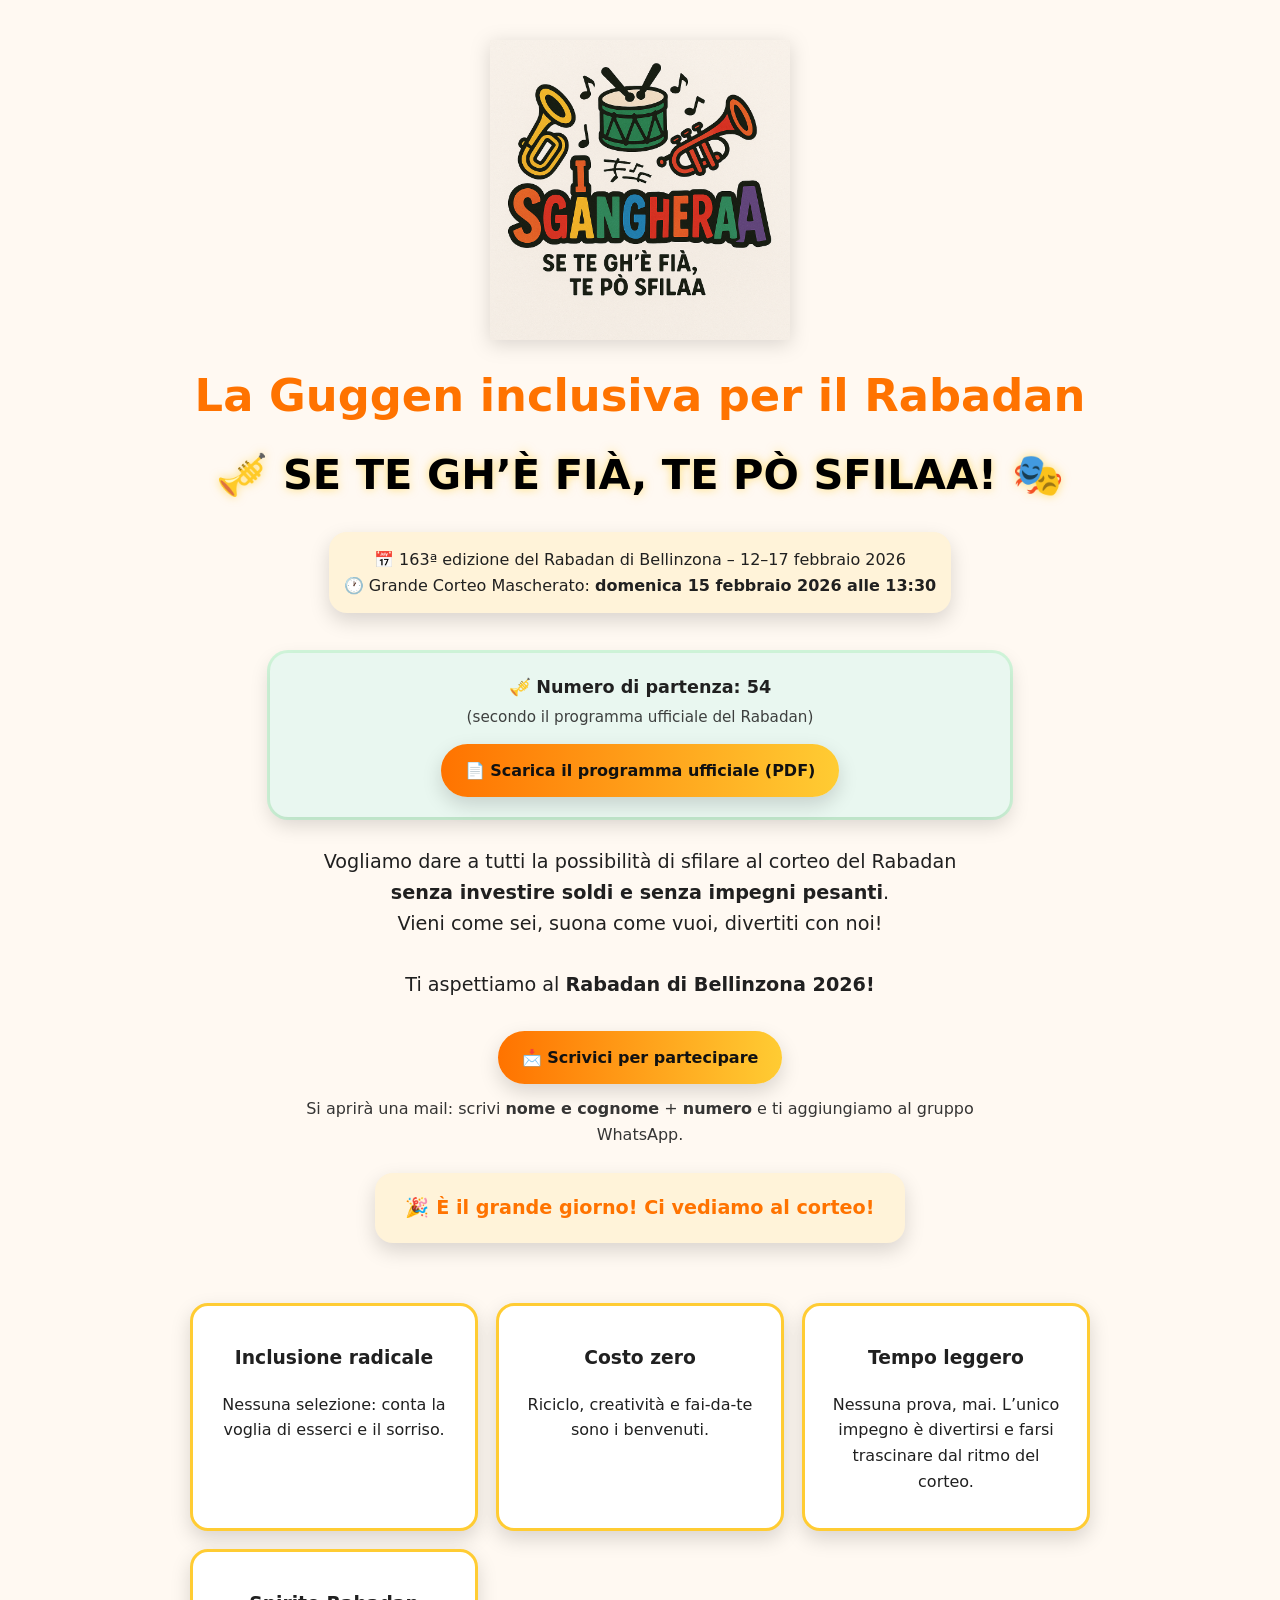
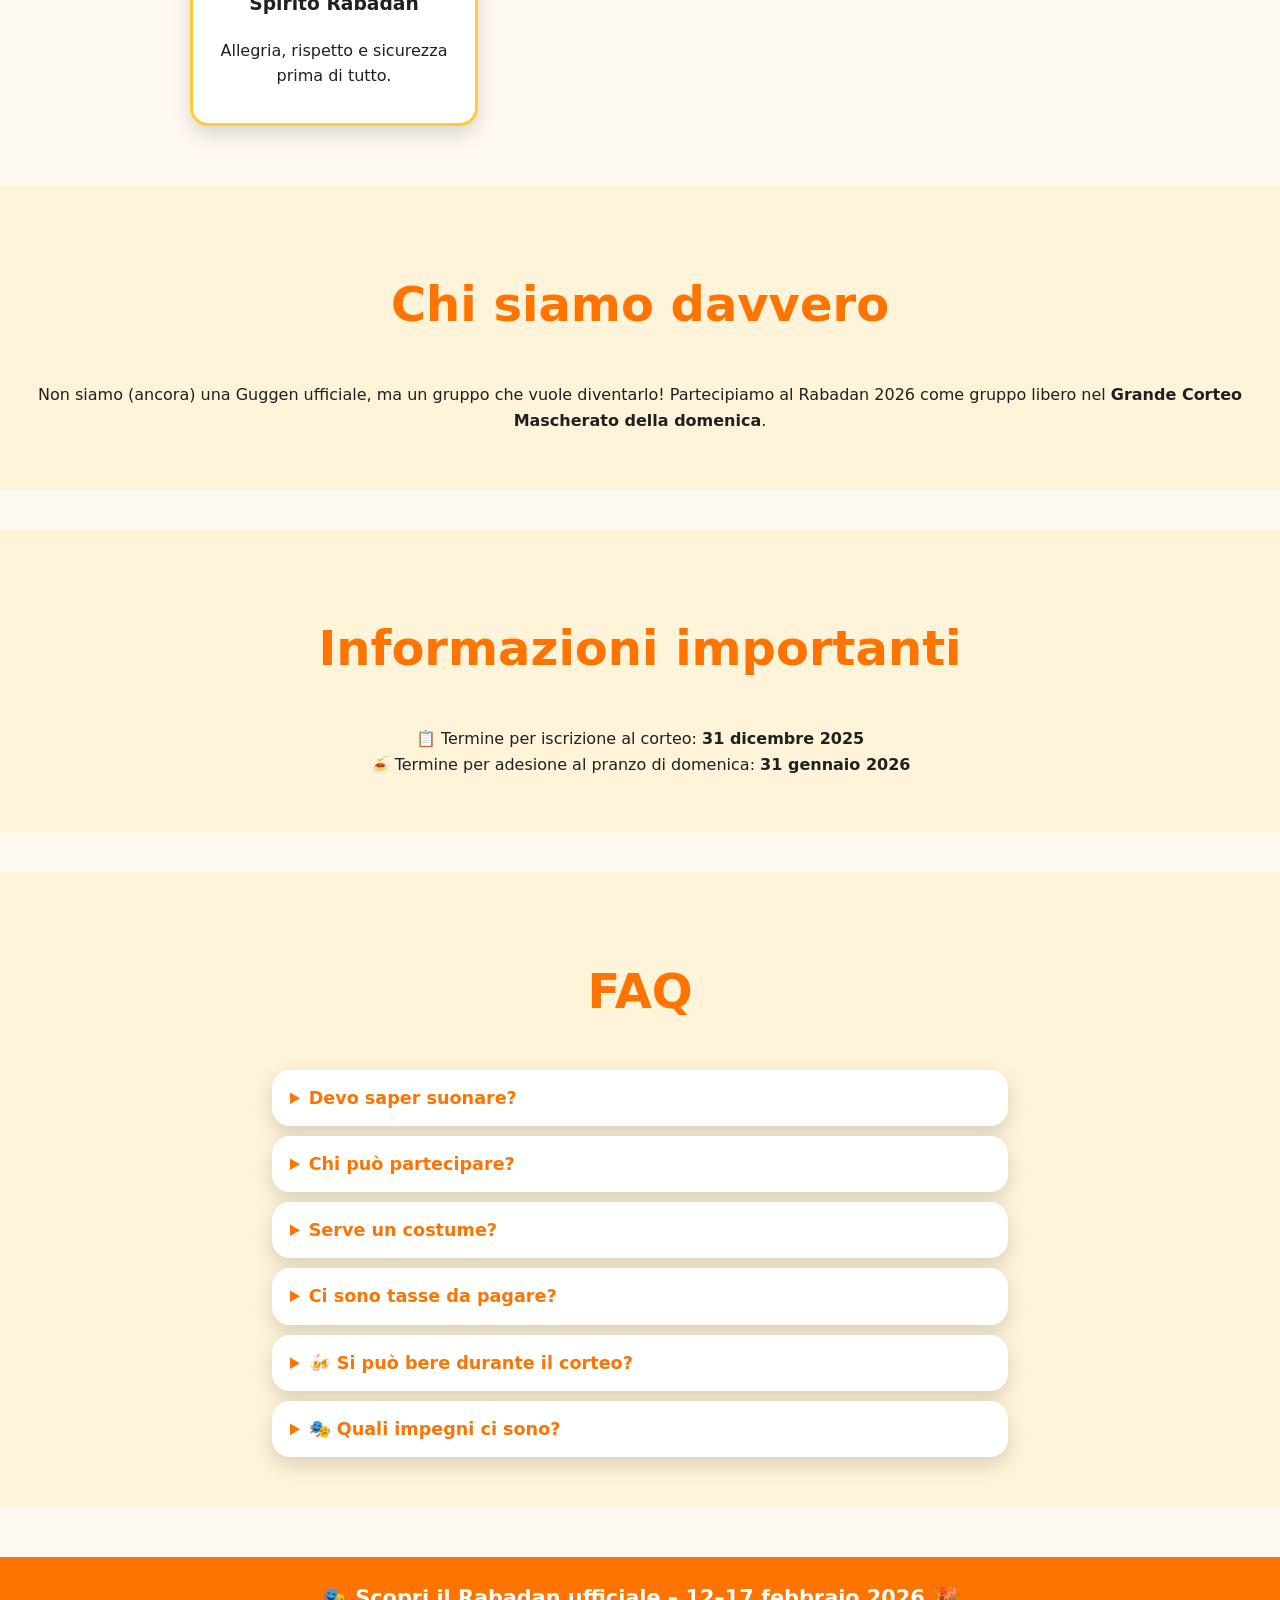
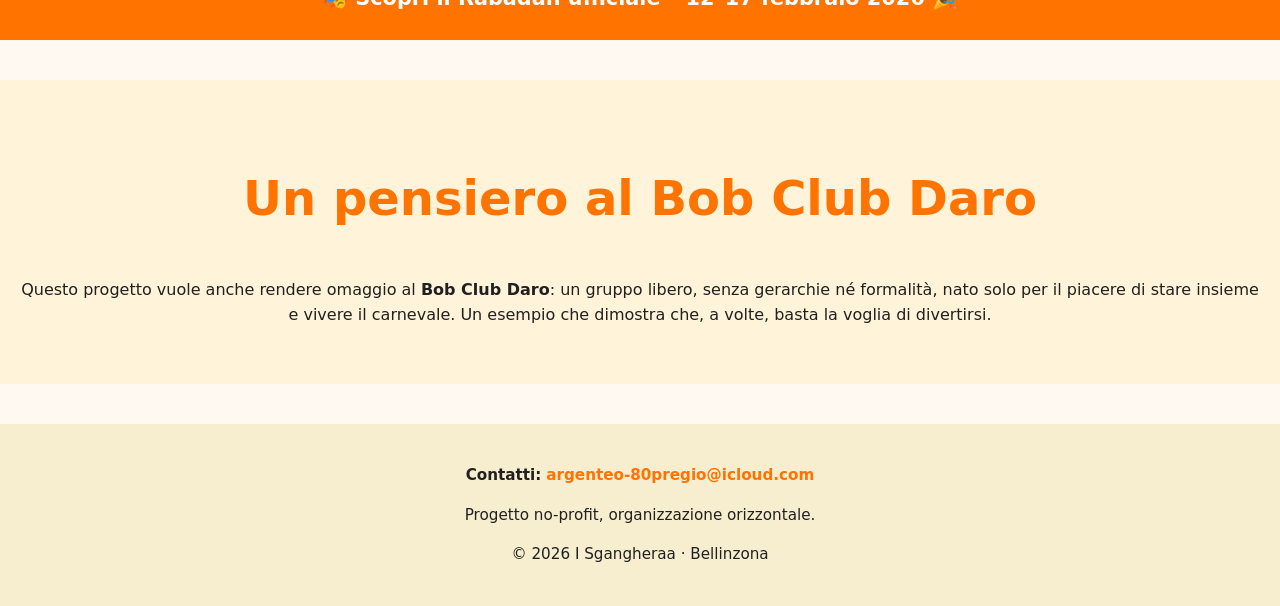
==== index.html @ be5fb5e8 "Update index.html" ====
<!doctype html>
<html lang="it">
<head>
  <meta charset="utf-8" />
  <meta name="viewport" content="width=device-width, initial-scale=1" />
  <meta name="google-site-verification" content="Lo92_QvbOIfl9YP0vXEJNnoolpG29jd9ixlskFbYLes" />
  <title>I Sgangheraa – Guggen inclusiva per il Rabadan</title>
  <meta name="description" content="Un gruppo libero e inclusivo per sfilare al Rabadan senza costi né impegni. Vieni come sei, suona come vuoi!" />

  <style>
    :root {
      --bg: #fff9f2;
      --text: #202020;
      --accent: #ff7300;
      --accent2: #ffcc33;
      --accent3: #7cf0ae;
      --radius: 18px;
      --shadow: 0 8px 20px rgba(0,0,0,.15);
    }

    body {
      margin: 0;
      font-family: "Poppins", system-ui, -apple-system, sans-serif;
      background: var(--bg) url('https://www.transparenttextures.com/patterns/confetti.png');
      background-size: 400px;
      color: var(--text);
      text-align: center;
      line-height: 1.6;
    }

    img.logo {
      max-width: 300px;
      margin: 40px auto 20px;
      display: block;
      filter: drop-shadow(0 4px 10px rgba(0,0,0,.15));
    }

    h1 {
      font-size: clamp(1.8rem, 4vw, 2.8rem);
      margin: 0;
      color: var(--accent);
    }

    h2 {
      font-size: clamp(2rem, 5vw, 3rem);
      color: var(--accent);
      font-weight: 800;
      margin-top: 40px;
    }

    .motto {
      font-size: clamp(1.6rem, 5vw, 2.6rem);
      margin: 10px auto 24px;
      font-weight: 900;
      color: #000;
      text-shadow: 0 0 10px rgba(255,200,0,.5);
      animation: pulse 2.5s infinite ease-in-out;
    }

    @keyframes pulse {
      0%, 100% { transform: scale(1); }
      50% { transform: scale(1.05); }
    }

    .intro {
      max-width: 700px;
      margin: 0 auto 30px;
      font-size: 1.2rem;
    }

    .dates {
      background: #fff3d9;
      padding: 15px;
      margin: 0 auto 20px;
      border-radius: var(--radius);
      display: inline-block;
      box-shadow: var(--shadow);
    }

    .corteo-box {
      background: #e9f7f0;
      border-radius: var(--radius);
      padding: 20px;
      max-width: 700px;
      margin: 20px auto 30px;
      box-shadow:
        0 0 0 3px rgba(124, 240, 174, 0.35),
        var(--shadow);
    }

    .cta {
      display: inline-block;
      background: linear-gradient(90deg, var(--accent), var(--accent2));
      color: #111;
      padding: 14px 24px;
      border-radius: 999px;
      font-weight: 700;
      text-decoration: none;
      box-shadow: var(--shadow);
      transition: transform .2s;
    }

    .cta:hover {
      transform: scale(1.05);
    }

    #countdown {
      font-size: 1.2rem;
      margin: 25px auto 50px;
      padding: 20px 30px;
      background: #fff3d9;
      border-radius: var(--radius);
      display: block;
      width: fit-content;
      box-shadow: var(--shadow);
      font-weight: 600;
      color: var(--accent);
      text-align: center;
    }


    .values {
      display: grid;
      grid-template-columns: repeat(auto-fit, minmax(230px, 1fr));
      gap: 18px;
      max-width: 900px;
      margin: 60px auto;
      padding: 0 20px;
    }

    .card {
      background: white;
      border-radius: var(--radius);
      box-shadow: var(--shadow);
      padding: 18px;
      border: 3px solid var(--accent2);
    }

    .faq, .about, .info {
      background: #fff3d9;
      padding: 40px 20px;
      margin-top: 40px;
    }

    .faq details {
      max-width: 700px;
      margin: 10px auto;
      background: white;
      padding: 14px 18px;
      border-radius: var(--radius);
      box-shadow: var(--shadow);
      text-align: left;
    }

    .faq summary {
      font-weight: 700;
      color: var(--accent);
      cursor: pointer;
      font-size: 1.1rem;
    }

    .banner {
      margin-top: 50px;
      background: var(--accent);
      color: white;
      padding: 25px 10px;
      font-size: 1.3rem;
      font-weight: 700;
      text-decoration: none;
      display: block;
      border-radius: 0;
      transition: background .3s ease;
    }

    .banner:hover {
      background: #ffa733;
    }

    footer {
      margin-top: 40px;
      padding: 24px;
      background: #f7eecf;
      font-size: .95rem;
    }

    footer a {
      color: var(--accent);
      text-decoration: none;
      font-weight: 600;
    }
  </style>
</head>
<body>

  <!-- LOGO -->
  <img src="36B072D6-93D5-4536-93D0-DBE9D4705F8F.png" alt="Logo I Sgangheraa" class="logo" />

  <h1>La Guggen inclusiva per il Rabadan</h1>
  <div class="motto">🎺 SE TE GH’È FIÀ, TE PÒ SFILAA! 🎭</div>

  <div class="dates">
    📅 163ª edizione del Rabadan di Bellinzona – 12–17 febbraio 2026<br>
    🕐 Grande Corteo Mascherato: <strong>domenica 15 febbraio 2026 alle 13:30</strong>
  </div>

  <div class="corteo-box">
    <p style="font-size:1.1rem; margin:0;">
      🎺 <strong>Numero di partenza: 54</strong><br>
      <span style="font-size:0.95rem; opacity:0.85;">
        (secondo il programma ufficiale del Rabadan)
      </span>
    </p>
    
    <div style="margin-top:14px;">
      <a class="cta" href="2026_PROGRAMMA_CORTEO_DOMENICA.pdf" target="_blank" download>
        📄 Scarica il programma ufficiale (PDF)
      </a>
    </div>
  </div>

  <p class="intro">
    Vogliamo dare a tutti la possibilità di sfilare al corteo del Rabadan 
    <strong>senza investire soldi e senza impegni pesanti</strong>.<br>
    Vieni come sei, suona come vuoi, divertiti con noi!  
    <br><br>Ti aspettiamo al <strong>Rabadan di Bellinzona 2026!</strong>
  </p>

  <!-- BOTTONE EMAIL -->
  <a href="mailto:argenteo-80pregio@icloud.com?subject=Voglio%20partecipare%20alla%20Guggen%20I%20Sgangheraa&body=Ciao!%0D%0AMi%20chiamo%20_____%0D%0AIl%20mio%20numero%20è%20_____%0D%0AGrazie!" class="cta">
    📩 Scrivici per partecipare
  </a>
  <p style="margin:12px auto 0; max-width:700px; opacity:.9;">
    Si aprirà una mail: scrivi <strong>nome e cognome</strong> + <strong>numero</strong> e ti aggiungiamo al gruppo WhatsApp.
  </p>


  <!-- COUNTDOWN -->
  <div id="countdown">⏳ Calcolo del tempo rimanente...</div>

  <!-- VALORI -->
  <section class="values">
    <div class="card">
      <h3>Inclusione radicale</h3>
      <p>Nessuna selezione: conta la voglia di esserci e il sorriso.</p>
    </div>
    <div class="card">
      <h3>Costo zero</h3>
      <p>Riciclo, creatività e fai-da-te sono i benvenuti.</p>
    </div>
    <div class="card">
      <h3>Tempo leggero</h3>
      <p>Nessuna prova, mai. L’unico impegno è divertirsi e farsi trascinare dal ritmo del corteo.</p>
    </div>
    <div class="card">
      <h3>Spirito Rabadan</h3>
      <p>Allegria, rispetto e sicurezza prima di tutto.</p>
    </div>
  </section>

  <!-- CHI SIAMO DAVVERO -->
  <section class="about">
    <h2>Chi siamo davvero</h2>
    <p>Non siamo (ancora) una Guggen ufficiale, ma un gruppo che vuole diventarlo!  
    Partecipiamo al Rabadan 2026 come gruppo libero nel <strong>Grande Corteo Mascherato della domenica</strong>.</p>
  </section>

  <!-- INFORMAZIONI IMPORTANTI -->
  <section class="info">
    <h2>Informazioni importanti</h2>
    <p>📋 Termine per iscrizione al corteo: <strong>31 dicembre 2025</strong><br>
       🍝 Termine per adesione al pranzo di domenica: <strong>31 gennaio 2026</strong></p>
  </section>

  <!-- FAQ -->
  <section class="faq">
    <h2>FAQ</h2>
    <details>
      <summary>Devo saper suonare?</summary>
      <p>No, devi solo portare uno strumento!</p>
    </details>
    <details>
      <summary>Chi può partecipare?</summary>
      <p>Tutti! Nessuna restrizione di età: bambini, adolescenti, adulti e pensionati.</p>
    </details>
    <details>
      <summary>Serve un costume?</summary>
      <p>No, va bene qualsiasi costume di carnevale, purché sia rispettoso e non offensivo per nessuno.</p>
    </details>
    <details>
      <summary>Ci sono tasse da pagare?</summary>
      <p>No, nessuna tassa! L’unico costo è il braccialetto necessario per partecipare al corteo del Rabadan.</p>
    </details>
    <details>
      <summary>🍻 Si può bere durante il corteo?</summary>
      <p>
        Durante il corteo <strong>niente alcolici in mano</strong>.<br>
        Prima e dopo si brinda volentieri, ma in sfilata rispetto per tutti,
        grandi e piccoli.
      </p>
    </details>
    <details>
      <summary>🎭 Quali impegni ci sono?</summary>
      <p>Solo divertimento, nessun obbligo!  
      Le Guggen tradizionali suonano ovunque, ma noi preferiamo la semplicità:  
      <strong>I Sgangheraa sfilano solo al Grande Corteo Mascherato della domenica</strong>.  
      Niente prove, niente tournée, solo un grande giorno di festa al Rabadan! 🎉</p>
    </details>
  </section>

  <!-- BANNER RABADAN -->
  <a href="https://rabadan.ch" target="_blank" class="banner">
    🎭 Scopri il Rabadan ufficiale – 12–17 febbraio 2026 🎉
  </a>

  <section class="about">
    <h2>Un pensiero al Bob Club Daro</h2>
    <p>
      Questo progetto vuole anche rendere omaggio al <strong>Bob Club Daro</strong>:  
      un gruppo libero, senza gerarchie né formalità, nato solo per il piacere di stare insieme e vivere il carnevale.
      Un esempio che dimostra che, a volte, basta la voglia di divertirsi.
    </p>
  </section>
  
  <!-- FOOTER -->
  <footer>
    <p><strong>Contatti:</strong> <a href="mailto:argenteo-80pregio@icloud.com">argenteo-80pregio@icloud.com</a></p>
    <p>Progetto no-profit, organizzazione orizzontale.</p>
    <p>© <span id="year"></span> I Sgangheraa · Bellinzona</p>
  </footer>

  <!-- SCRIPT COUNTDOWN -->
  <script>
    const countdown = document.getElementById('countdown');
    const eventDate = new Date("February 15, 2026 13:30:00").getTime();

    function updateCountdown() {
      const now = new Date().getTime();
      const diff = eventDate - now;

      if (diff <= 0) {
        countdown.textContent = "🎉 È il grande giorno! Ci vediamo al corteo!";
        clearInterval(timer);
        return;
      }

      const days = Math.floor(diff / (1000 * 60 * 60 * 24));
      const hours = Math.floor((diff % (1000 * 60 * 60 * 24)) / (1000 * 60 * 60));
      const minutes = Math.floor((diff % (1000 * 60 * 60)) / (1000 * 60));

      countdown.textContent = `⏳ Mancano ${days} giorni, ${hours} ore e ${minutes} minuti al Grande Corteo Mascherato!`;
    }

    const timer = setInterval(updateCountdown, 60000);
    updateCountdown();

    document.getElementById('year').textContent = new Date().getFullYear();
  </script>

</body>
</html>
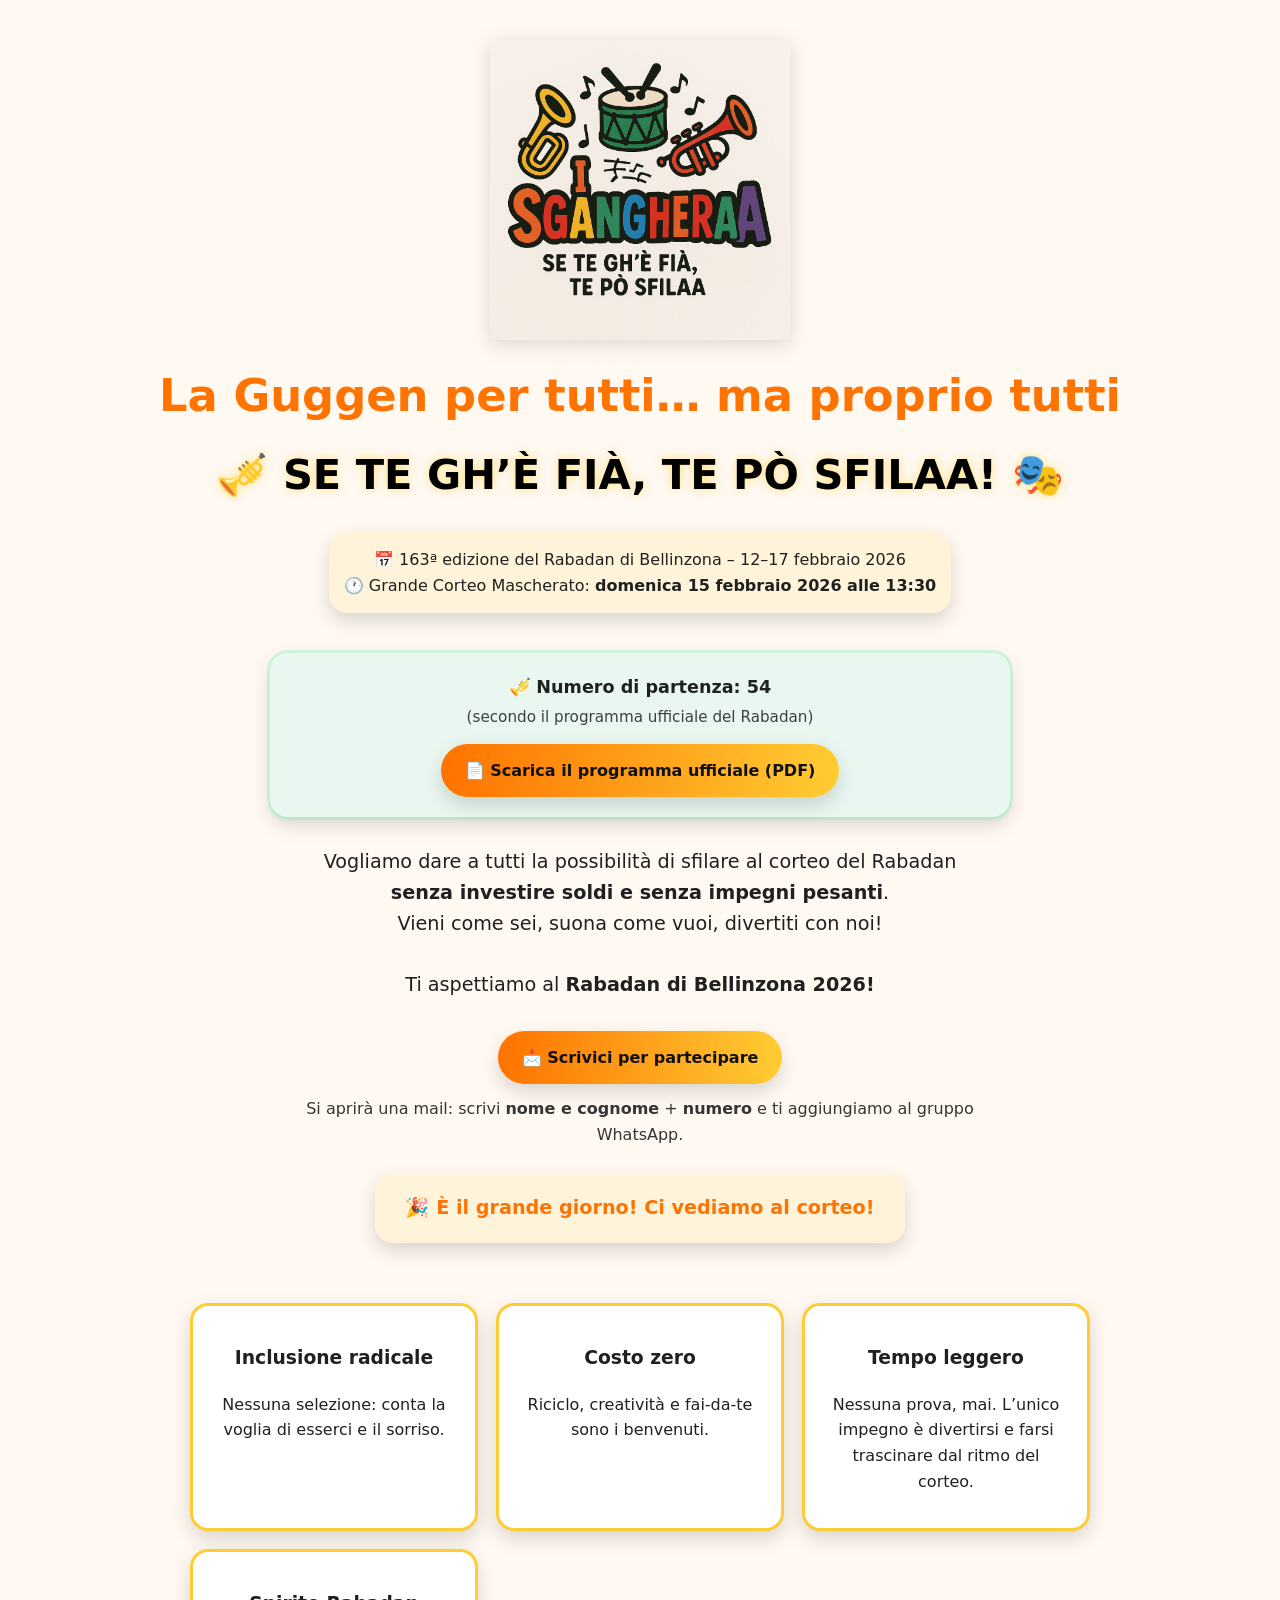
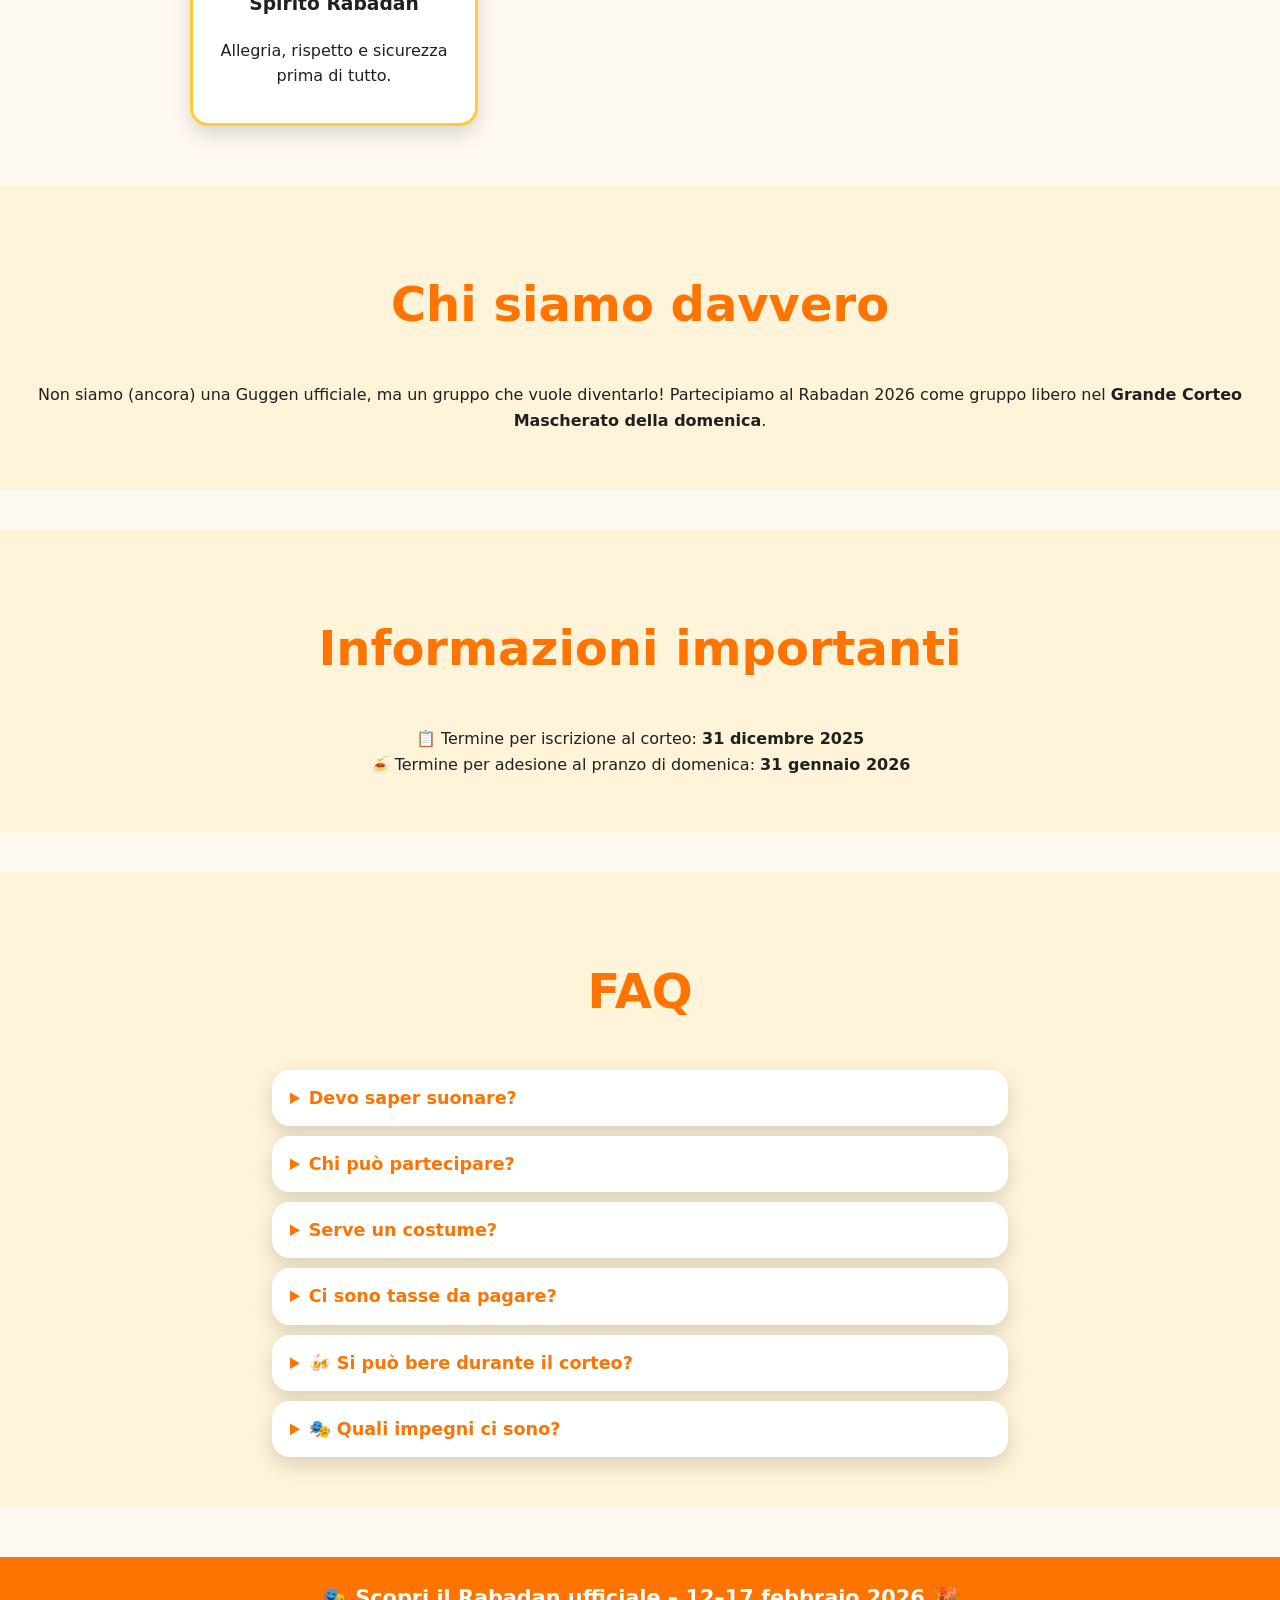
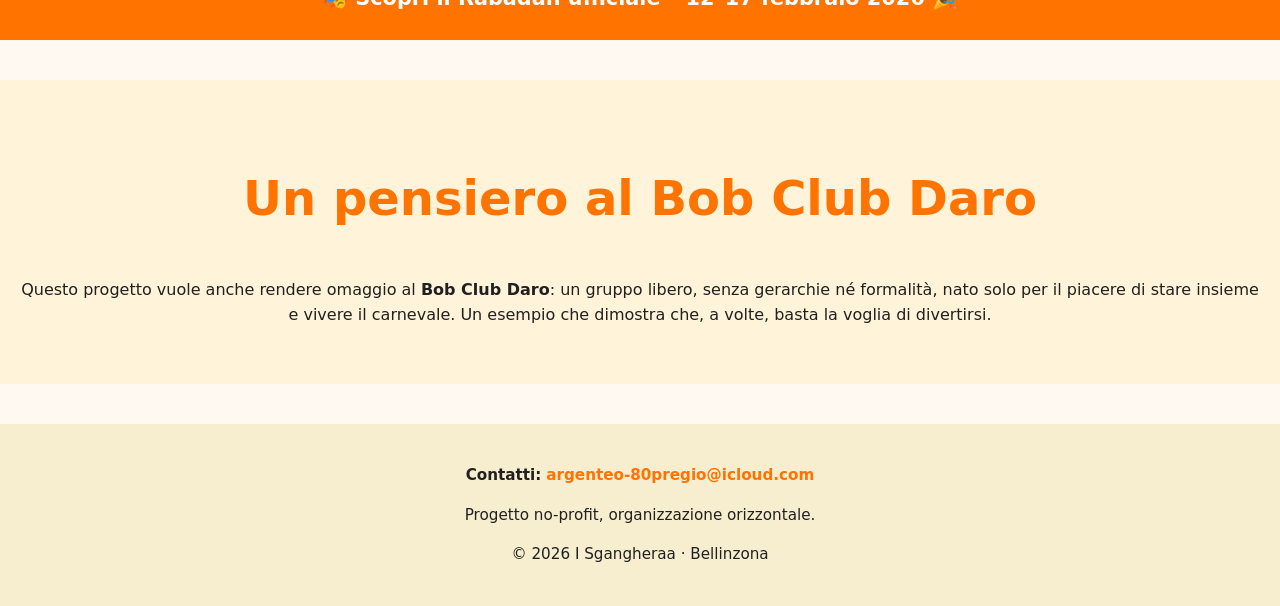
==== commit 49fb3552: "Update index.html Rimosso testo Guggen inclusiva e modficato in Guggen per tutti...ma proprio tutti" ====
--- a/index.html
+++ b/index.html
@@ -4,8 +4,8 @@
   <meta charset="utf-8" />
   <meta name="viewport" content="width=device-width, initial-scale=1" />
   <meta name="google-site-verification" content="Lo92_QvbOIfl9YP0vXEJNnoolpG29jd9ixlskFbYLes" />
-  <title>I Sgangheraa – Guggen inclusiva per il Rabadan</title>
-  <meta name="description" content="Un gruppo libero e inclusivo per sfilare al Rabadan senza costi né impegni. Vieni come sei, suona come vuoi!" />
+  <title>I Sgangheraa – Guggen per tutti… ma proprio tutti</title>
+  <meta name="description" content="I Sgangheraa sono la Guggen per tutti… ma proprio tutti. Nessuna tassa, nessuna selezione: vieni come sei, porta lo strumento che vuoi e divertiti al Rabadan!" />
 
   <style>
     :root {
@@ -195,7 +195,7 @@
   <!-- LOGO -->
   <img src="36B072D6-93D5-4536-93D0-DBE9D4705F8F.png" alt="Logo I Sgangheraa" class="logo" />
 
-  <h1>La Guggen inclusiva per il Rabadan</h1>
+  <h1>La Guggen per tutti… ma proprio tutti</h1>
   <div class="motto">🎺 SE TE GH’È FIÀ, TE PÒ SFILAA! 🎭</div>
 
   <div class="dates">
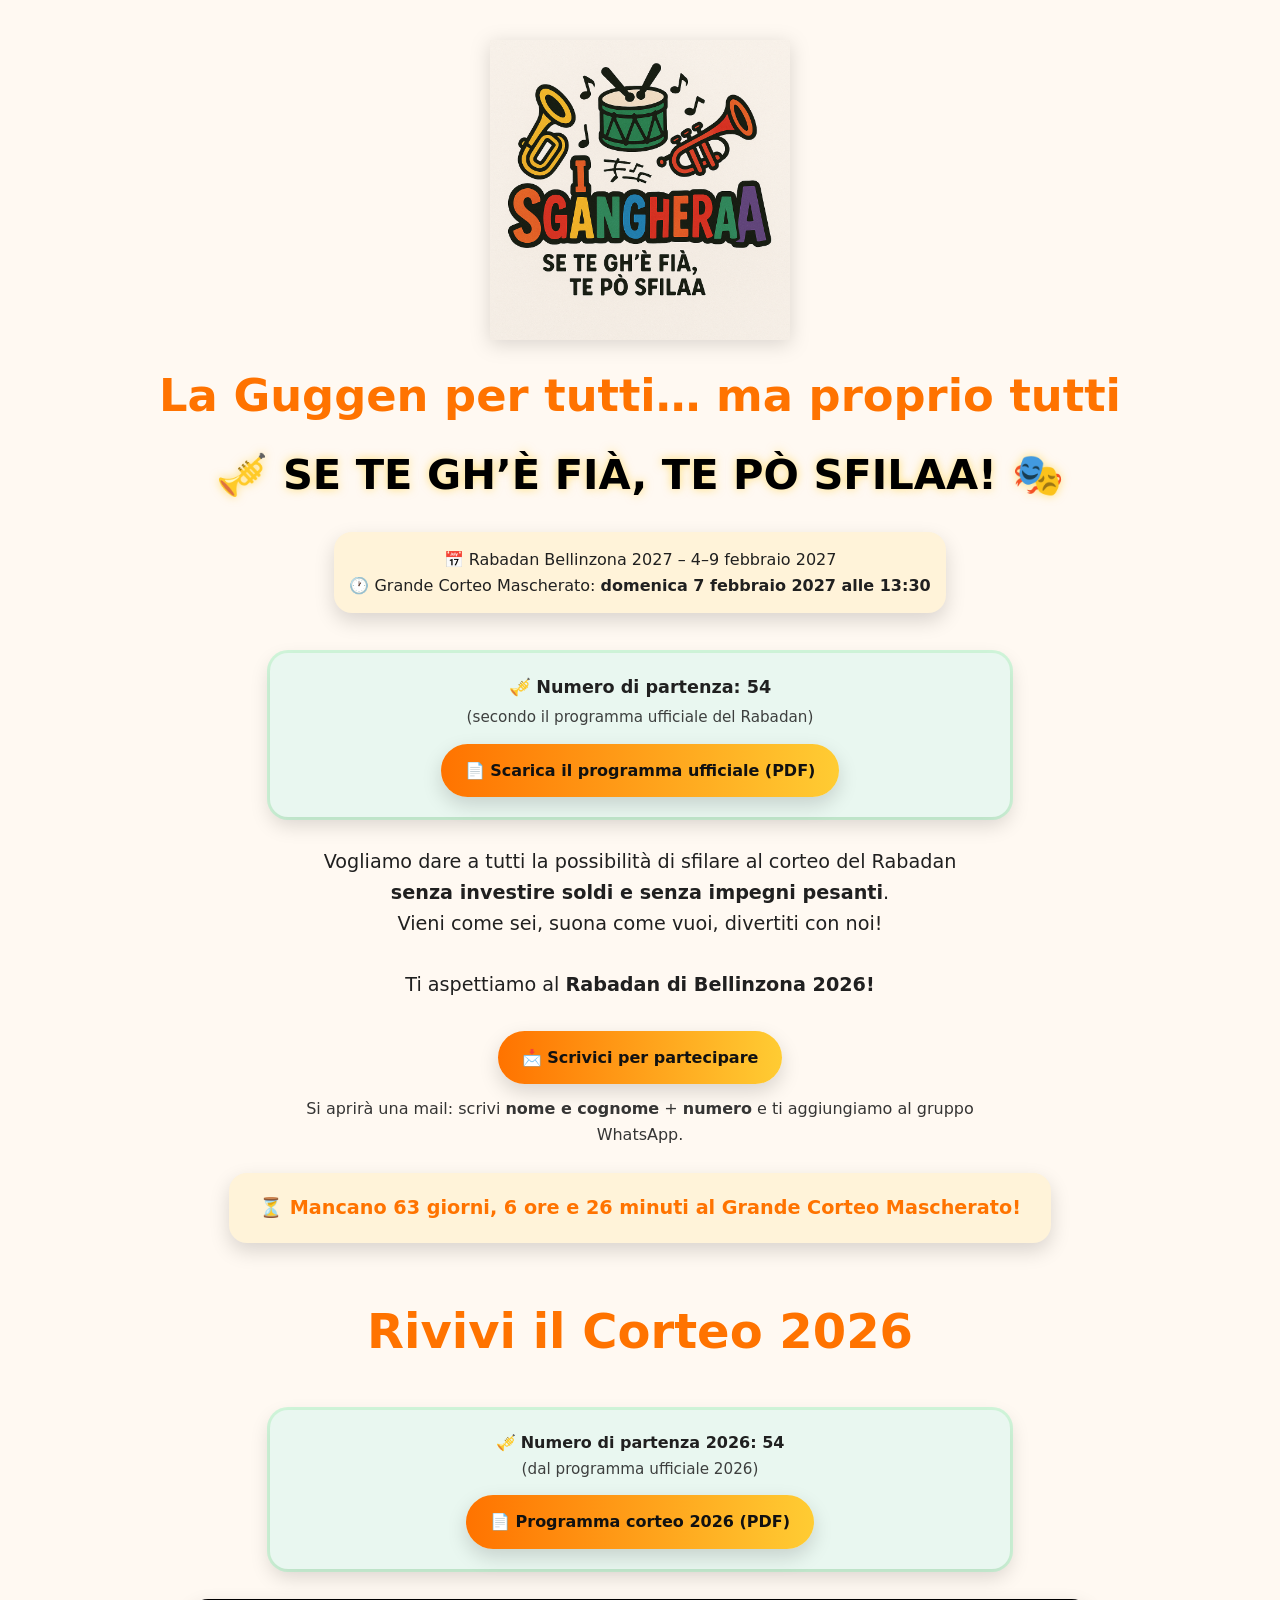
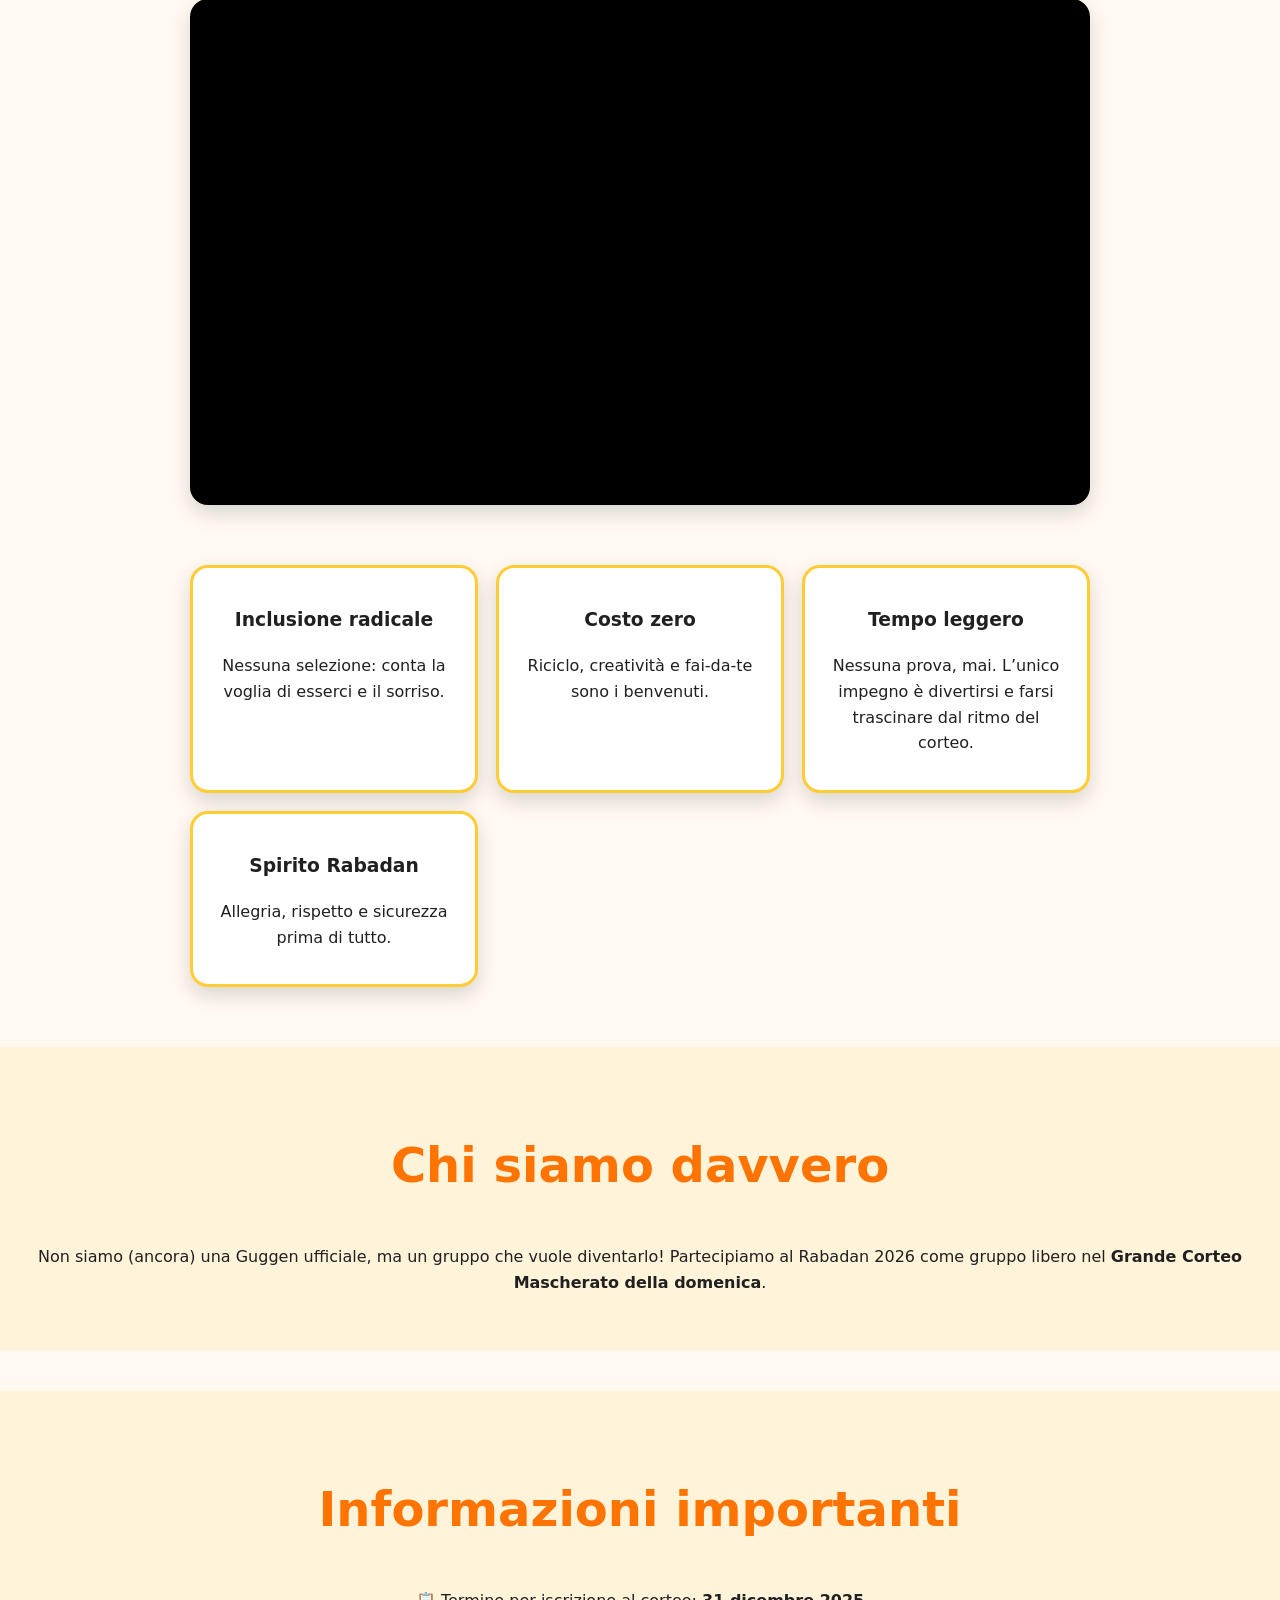
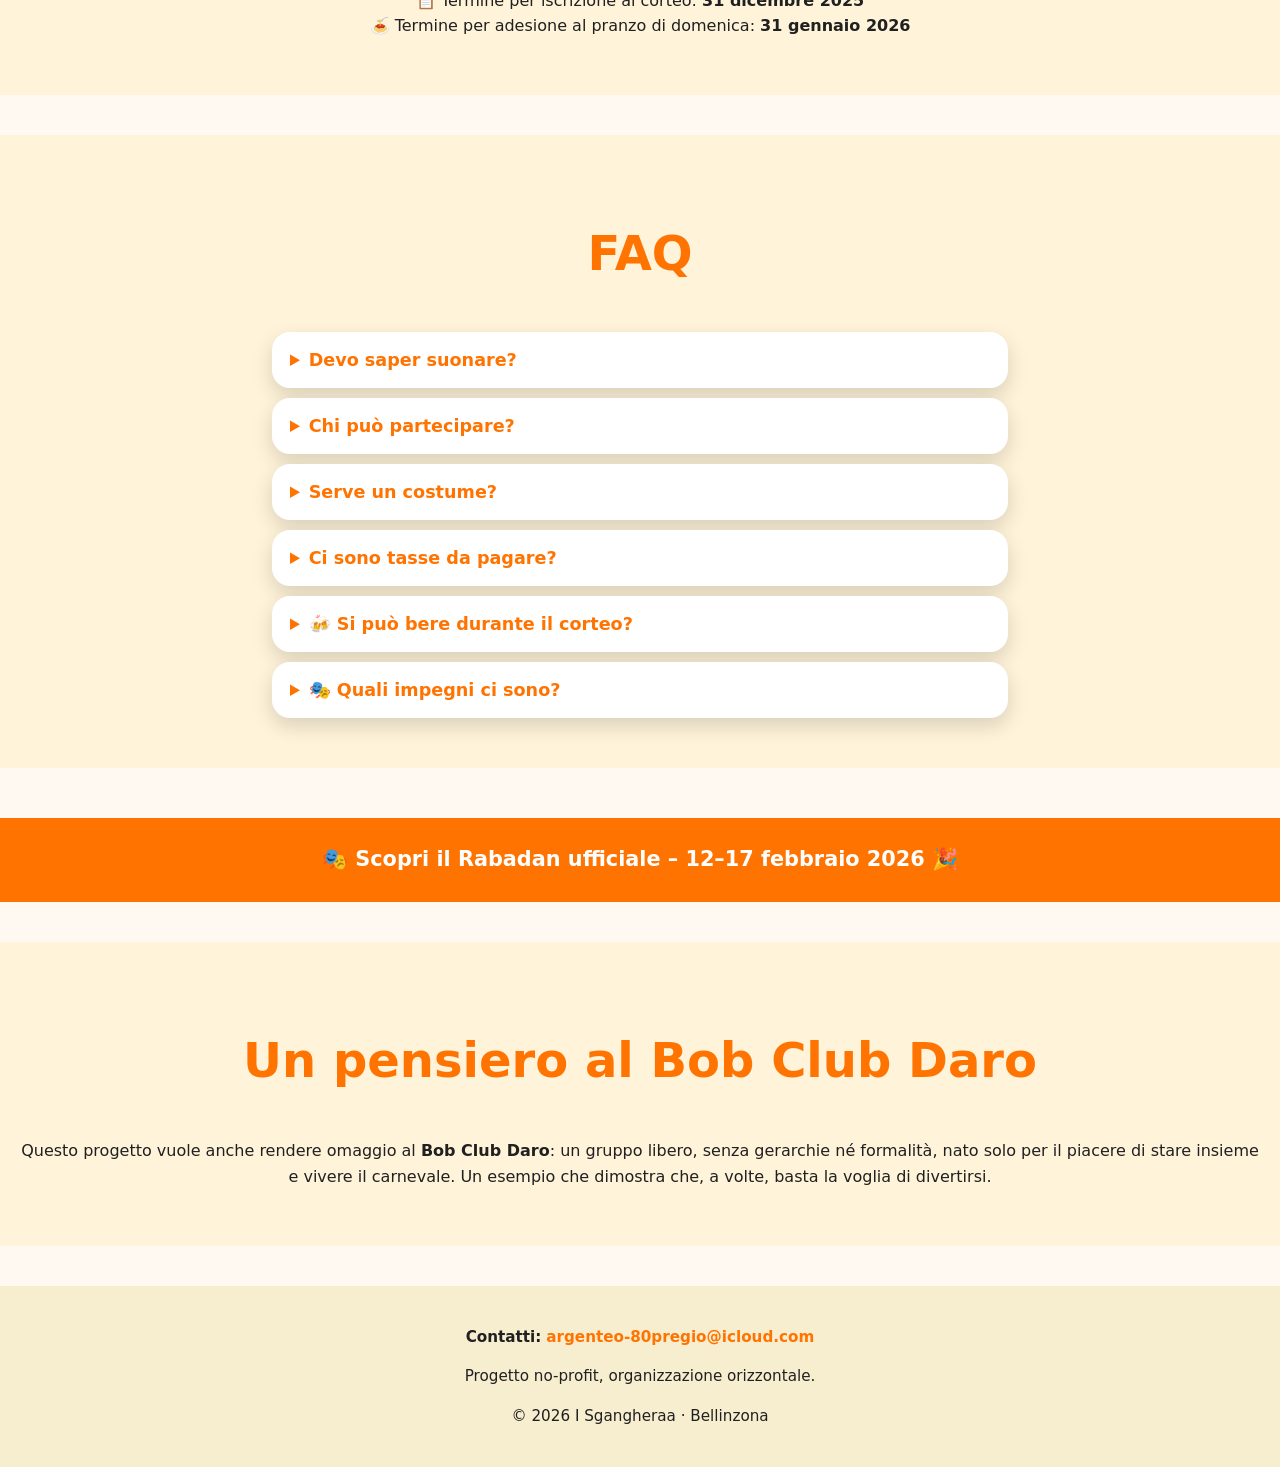
==== commit 046c6bb1: "Update index.html Aggiunto link a Youtube, modificato countdown con data 2027" ====
--- a/index.html
+++ b/index.html
@@ -1,6 +1,7 @@
 <!doctype html>
 <html lang="it">
 <head>
+  <link rel="apple-touch-icon" href="/apple-touch-icon.png">
   <meta charset="utf-8" />
   <meta name="viewport" content="width=device-width, initial-scale=1" />
   <meta name="google-site-verification" content="Lo92_QvbOIfl9YP0vXEJNnoolpG29jd9ixlskFbYLes" />
@@ -188,6 +189,29 @@
       text-decoration: none;
       font-weight: 600;
     }
+
+    .media {
+      max-width: 900px;
+      margin: 40px auto;
+      padding: 0 20px;
+    }
+    
+    .video-wrap {
+      position: relative;
+      padding-top: 56.25%; /* 16:9 */
+      border-radius: var(--radius);
+      overflow: hidden;
+      box-shadow: var(--shadow);
+      background: #000;
+    }
+    
+    .video-wrap iframe {
+      position: absolute;
+      inset: 0;
+      width: 100%;
+      height: 100%;
+      border: 0;
+    }    
   </style>
 </head>
 <body>
@@ -199,8 +223,8 @@
   <div class="motto">🎺 SE TE GH’È FIÀ, TE PÒ SFILAA! 🎭</div>
 
   <div class="dates">
-    📅 163ª edizione del Rabadan di Bellinzona – 12–17 febbraio 2026<br>
-    🕐 Grande Corteo Mascherato: <strong>domenica 15 febbraio 2026 alle 13:30</strong>
+    📅 Rabadan Bellinzona 2027 – 4–9 febbraio 2027<br>
+    🕐 Grande Corteo Mascherato: <strong>domenica 7 febbraio 2027 alle 13:30</strong>
   </div>
 
   <div class="corteo-box">
@@ -236,6 +260,31 @@
 
   <!-- COUNTDOWN -->
   <div id="countdown">⏳ Calcolo del tempo rimanente...</div>
+  
+  <section class="media">
+    <h2>Rivivi il Corteo 2026</h2>
+  
+    <div class="corteo-box">
+      <p style="margin:0;">
+        🎺 <strong>Numero di partenza 2026: 54</strong><br>
+        <span style="font-size:0.95rem; opacity:0.85;">(dal programma ufficiale 2026)</span>
+      </p>
+      <div style="margin-top:14px;">
+        <a class="cta" href="2026_PROGRAMMA_CORTEO_DOMENICA.pdf" target="_blank" download>
+          📄 Programma corteo 2026 (PDF)
+        </a>
+      </div>
+    </div>
+  
+    <div class="video-wrap">
+      <iframe
+        src="https://www.youtube.com/embed/SsaZksAw9sc"
+        title="Corteo Rabadan 2026 – I Sgangheraa"
+        allow="accelerometer; autoplay; clipboard-write; encrypted-media; gyroscope; picture-in-picture; web-share"
+        allowfullscreen>
+      </iframe>
+    </div>
+  </section>
 
   <!-- VALORI -->
   <section class="values">
@@ -331,7 +380,7 @@
   <!-- SCRIPT COUNTDOWN -->
   <script>
     const countdown = document.getElementById('countdown');
-    const eventDate = new Date("February 15, 2026 13:30:00").getTime();
+    const eventDate = new Date("February 7, 2027 13:30:00").getTime();
 
     function updateCountdown() {
       const now = new Date().getTime();
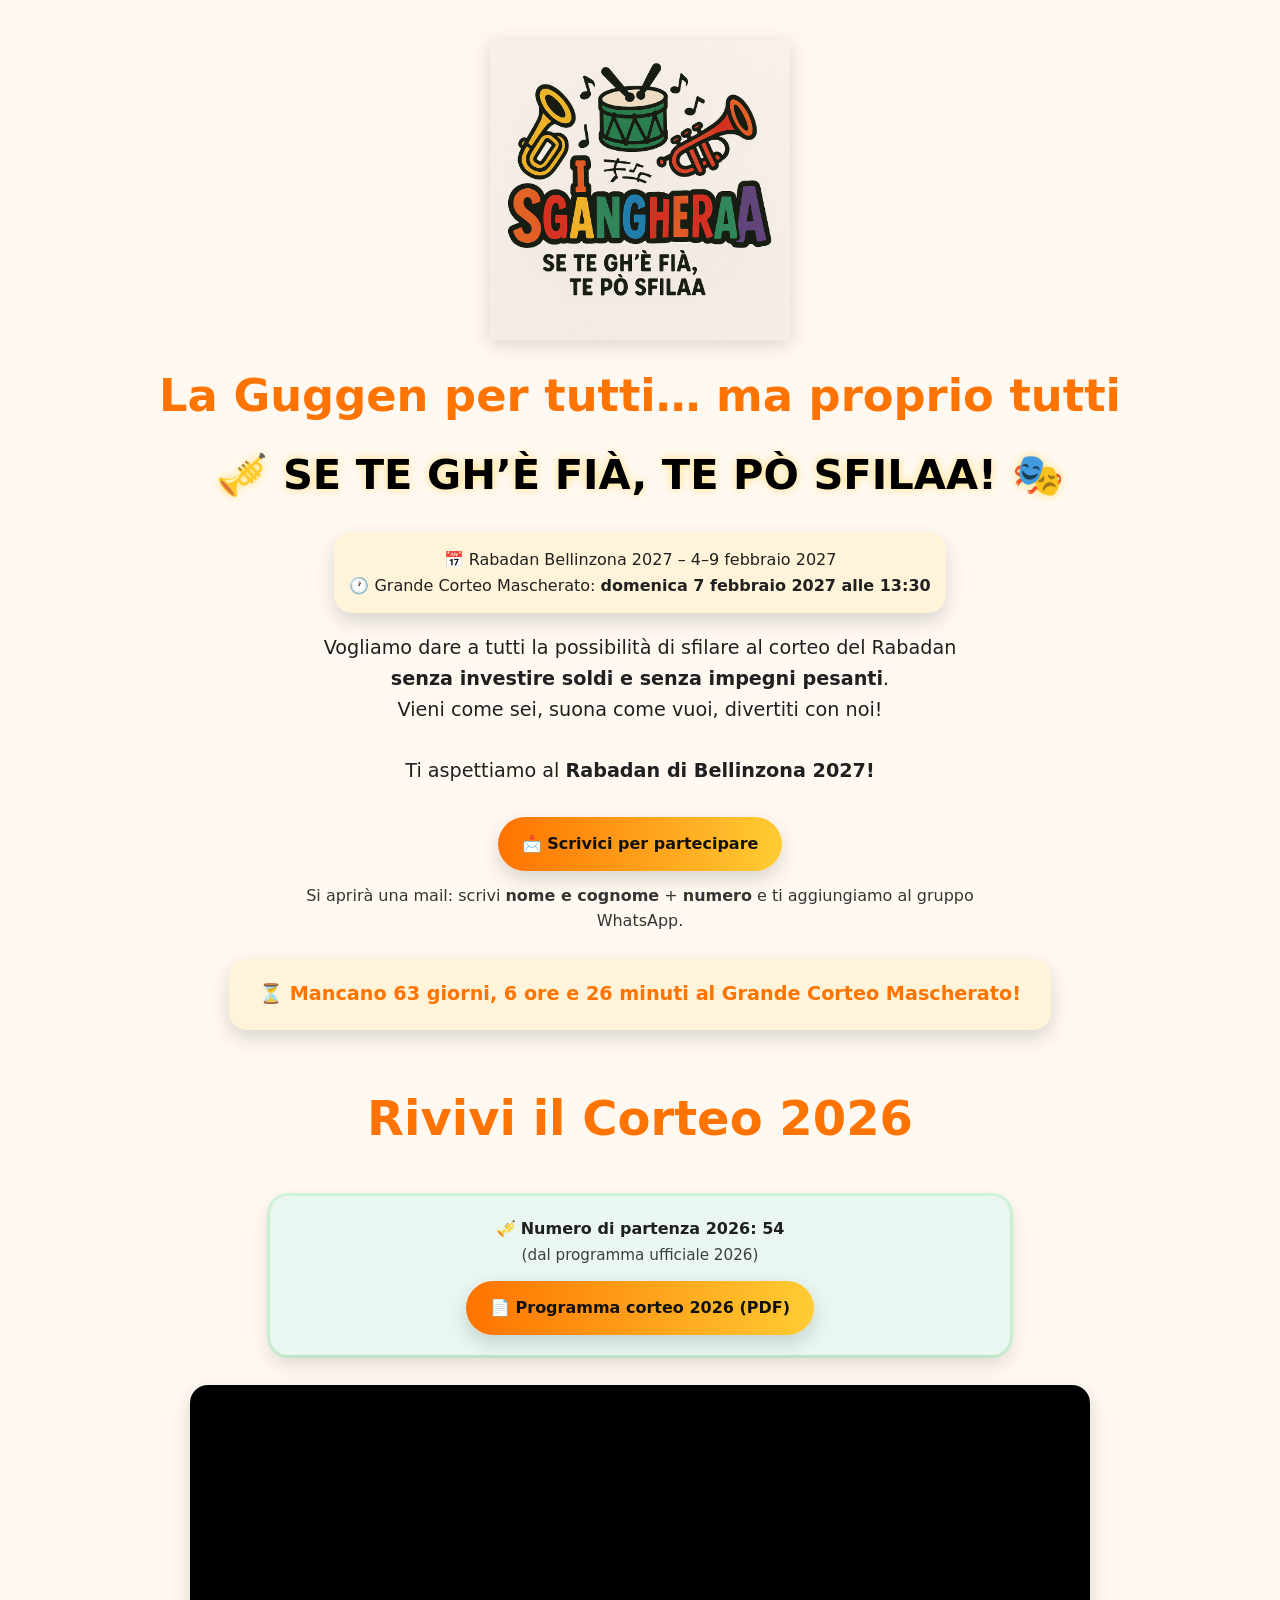
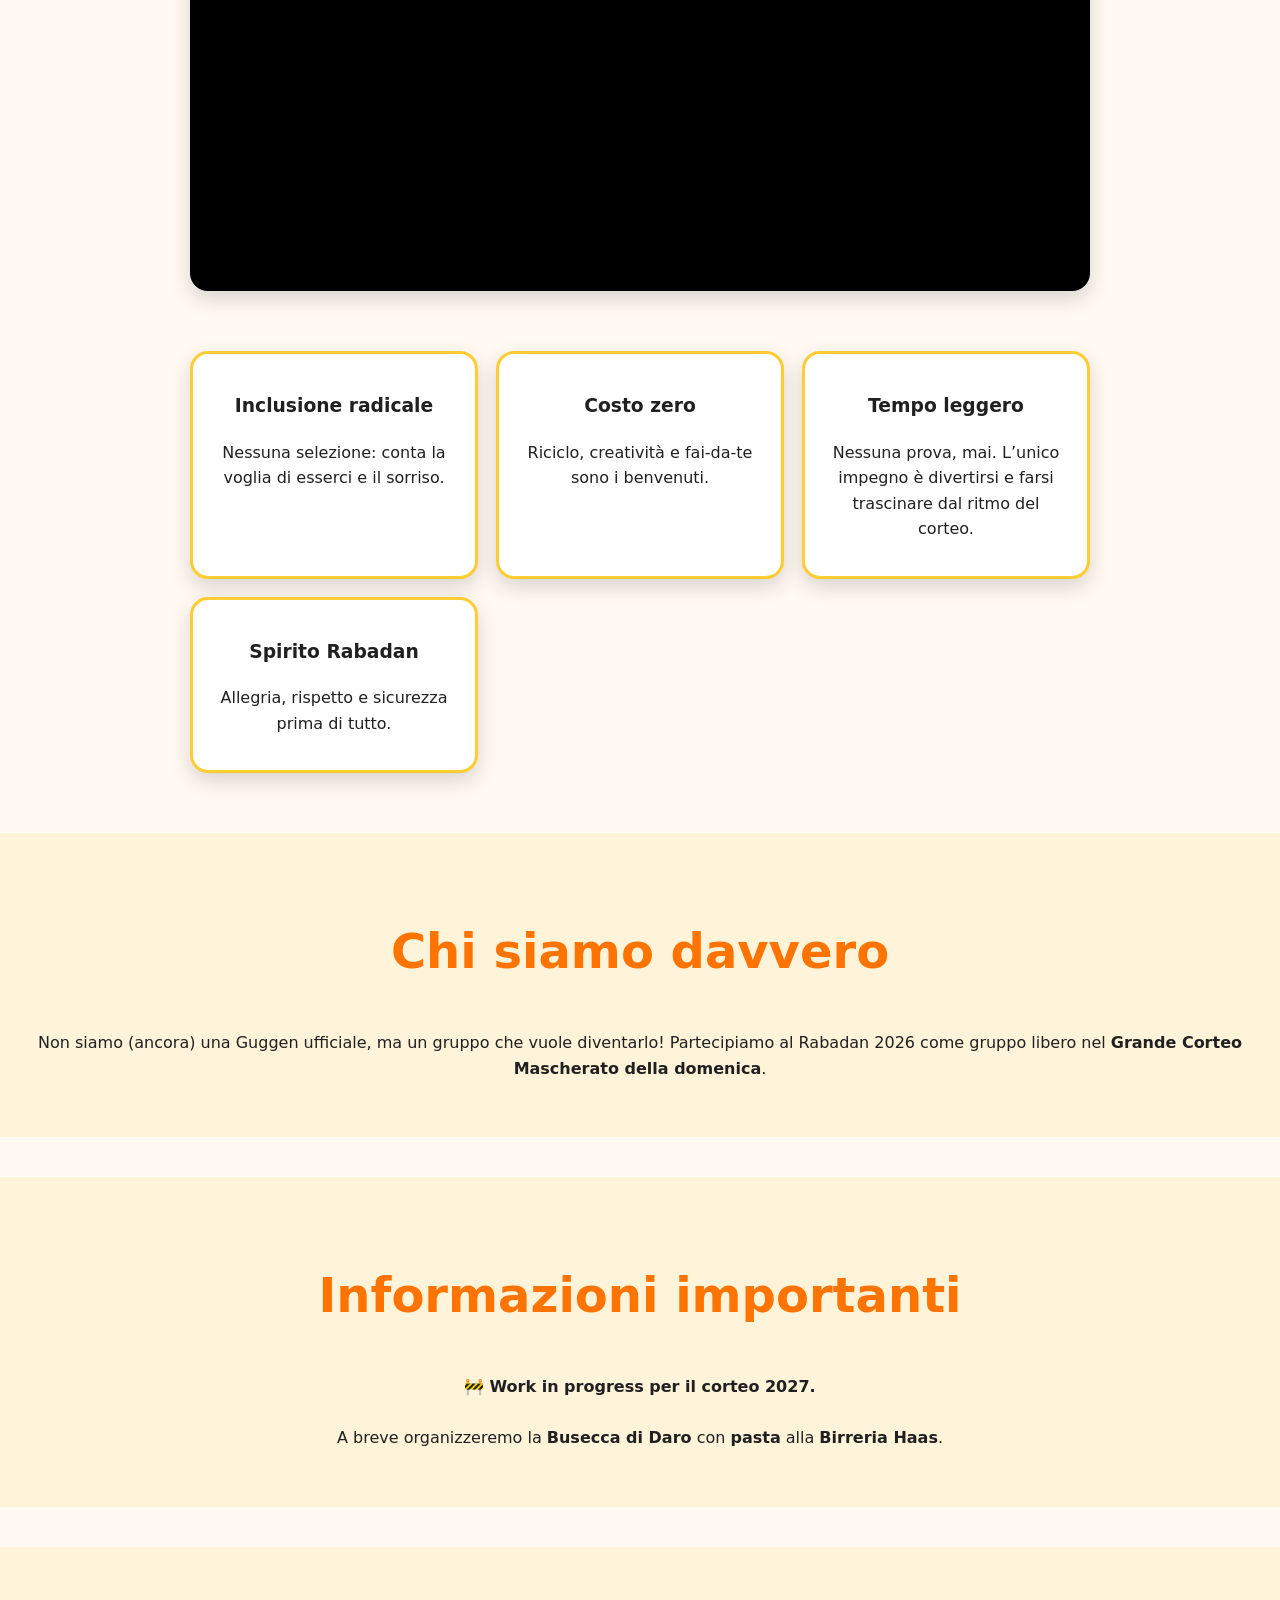
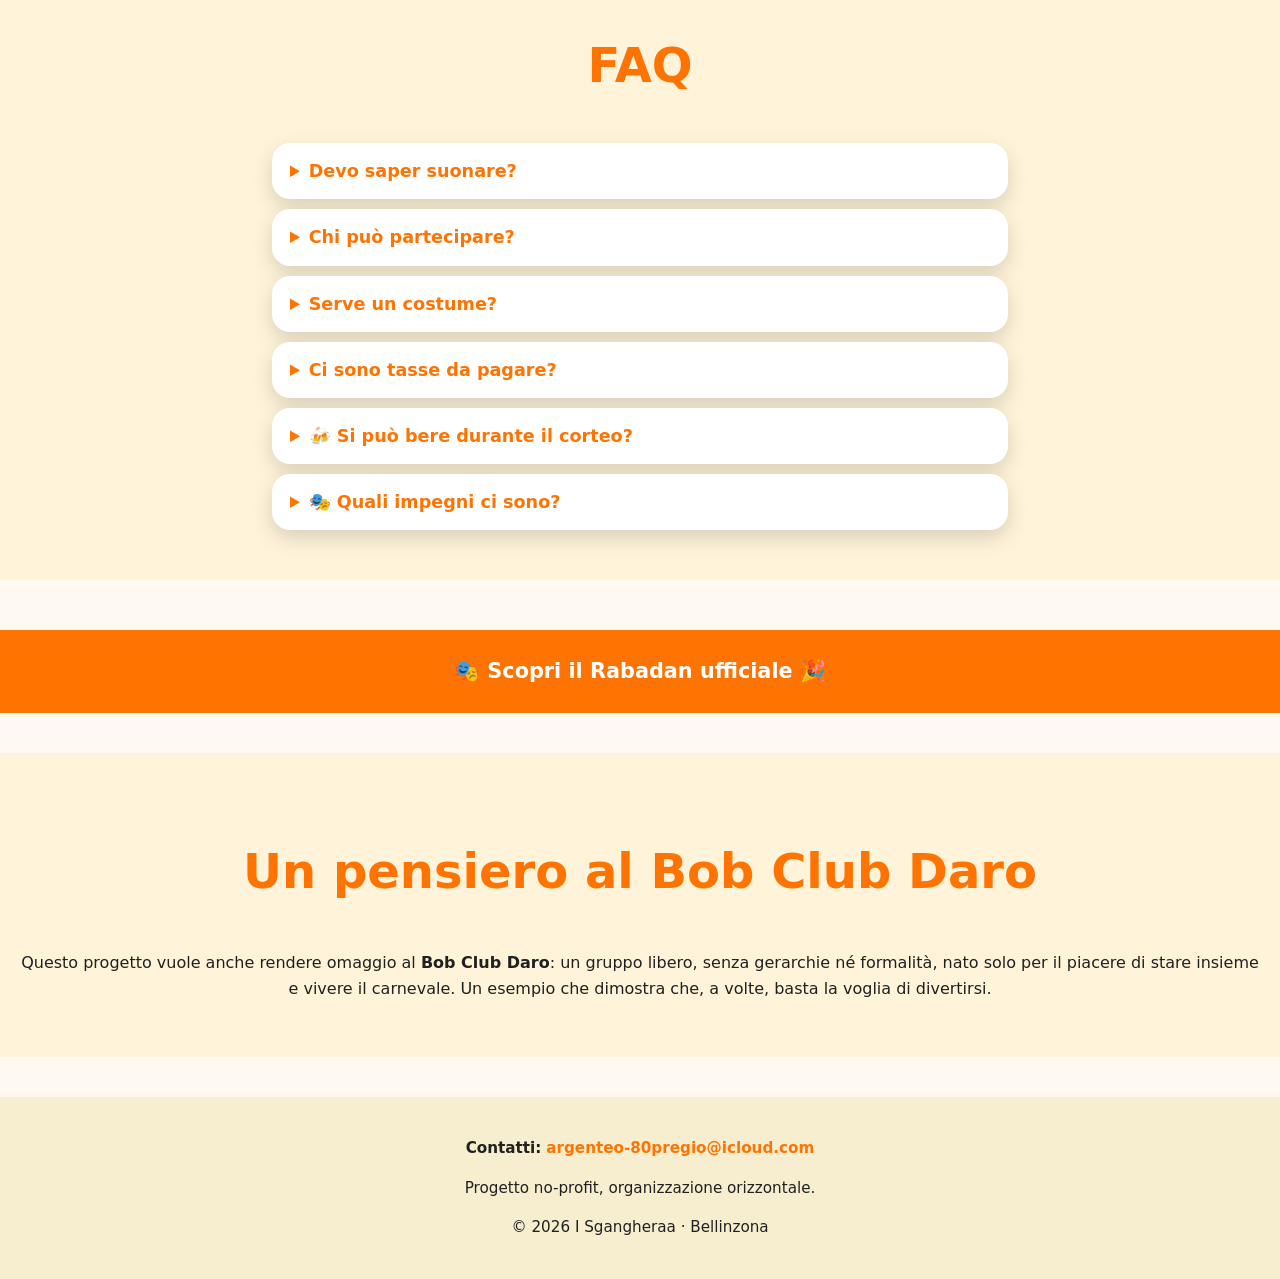
==== commit a8f5d150: "Update index.html Alcune correzioni" ====
--- a/index.html
+++ b/index.html
@@ -227,26 +227,11 @@
     🕐 Grande Corteo Mascherato: <strong>domenica 7 febbraio 2027 alle 13:30</strong>
   </div>
 
-  <div class="corteo-box">
-    <p style="font-size:1.1rem; margin:0;">
-      🎺 <strong>Numero di partenza: 54</strong><br>
-      <span style="font-size:0.95rem; opacity:0.85;">
-        (secondo il programma ufficiale del Rabadan)
-      </span>
-    </p>
-    
-    <div style="margin-top:14px;">
-      <a class="cta" href="2026_PROGRAMMA_CORTEO_DOMENICA.pdf" target="_blank" download>
-        📄 Scarica il programma ufficiale (PDF)
-      </a>
-    </div>
-  </div>
-
   <p class="intro">
     Vogliamo dare a tutti la possibilità di sfilare al corteo del Rabadan 
     <strong>senza investire soldi e senza impegni pesanti</strong>.<br>
     Vieni come sei, suona come vuoi, divertiti con noi!  
-    <br><br>Ti aspettiamo al <strong>Rabadan di Bellinzona 2026!</strong>
+    <br><br>Ti aspettiamo al <strong>Rabadan di Bellinzona 2027!</strong>
   </p>
 
   <!-- BOTTONE EMAIL -->
@@ -316,8 +301,10 @@
   <!-- INFORMAZIONI IMPORTANTI -->
   <section class="info">
     <h2>Informazioni importanti</h2>
-    <p>📋 Termine per iscrizione al corteo: <strong>31 dicembre 2025</strong><br>
-       🍝 Termine per adesione al pranzo di domenica: <strong>31 gennaio 2026</strong></p>
+    <p>
+      🚧 <strong>Work in progress per il corteo 2027.</strong><br><br>
+      A breve organizzeremo la <strong>Busecca di Daro</strong> con <strong>pasta</strong> alla <strong>Birreria Haas</strong>.
+    </p>
   </section>
 
   <!-- FAQ -->
@@ -358,7 +345,7 @@
 
   <!-- BANNER RABADAN -->
   <a href="https://rabadan.ch" target="_blank" class="banner">
-    🎭 Scopri il Rabadan ufficiale – 12–17 febbraio 2026 🎉
+  🎭 Scopri il Rabadan ufficiale 🎉
   </a>
 
   <section class="about">
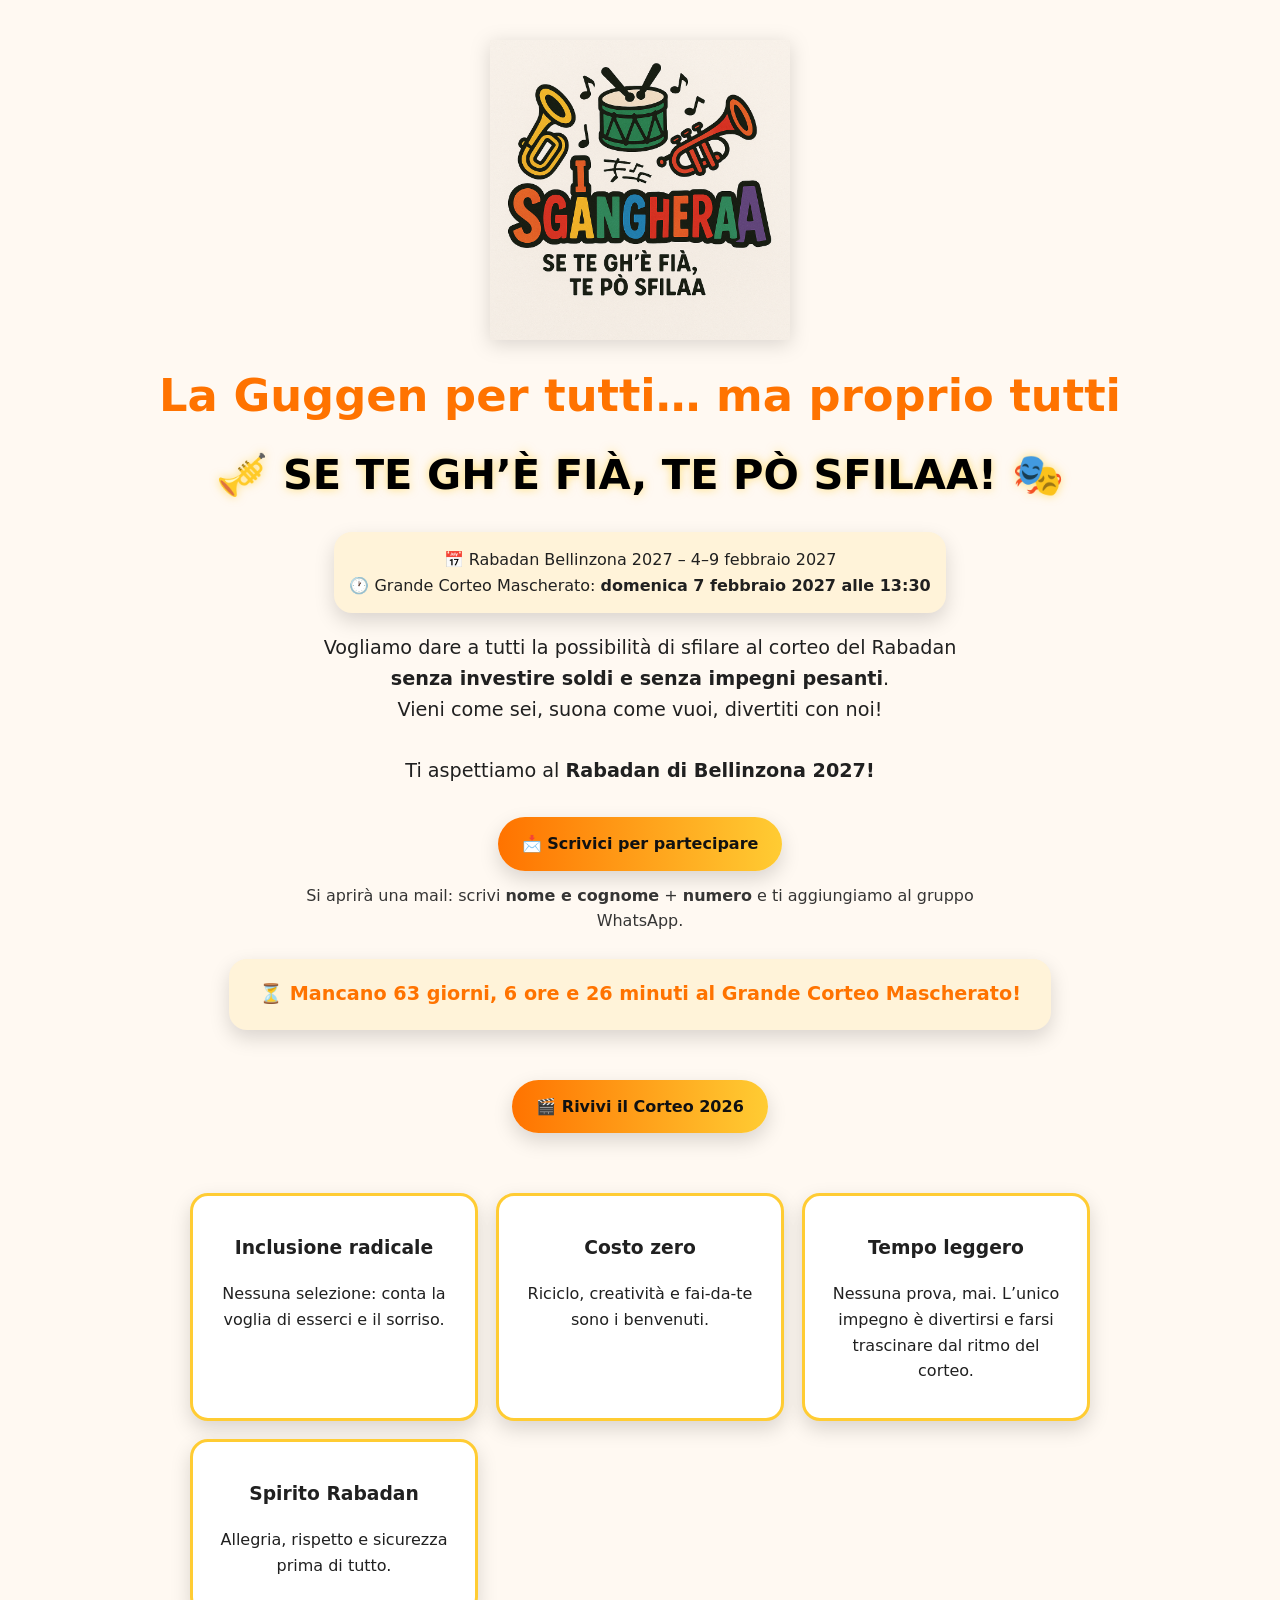
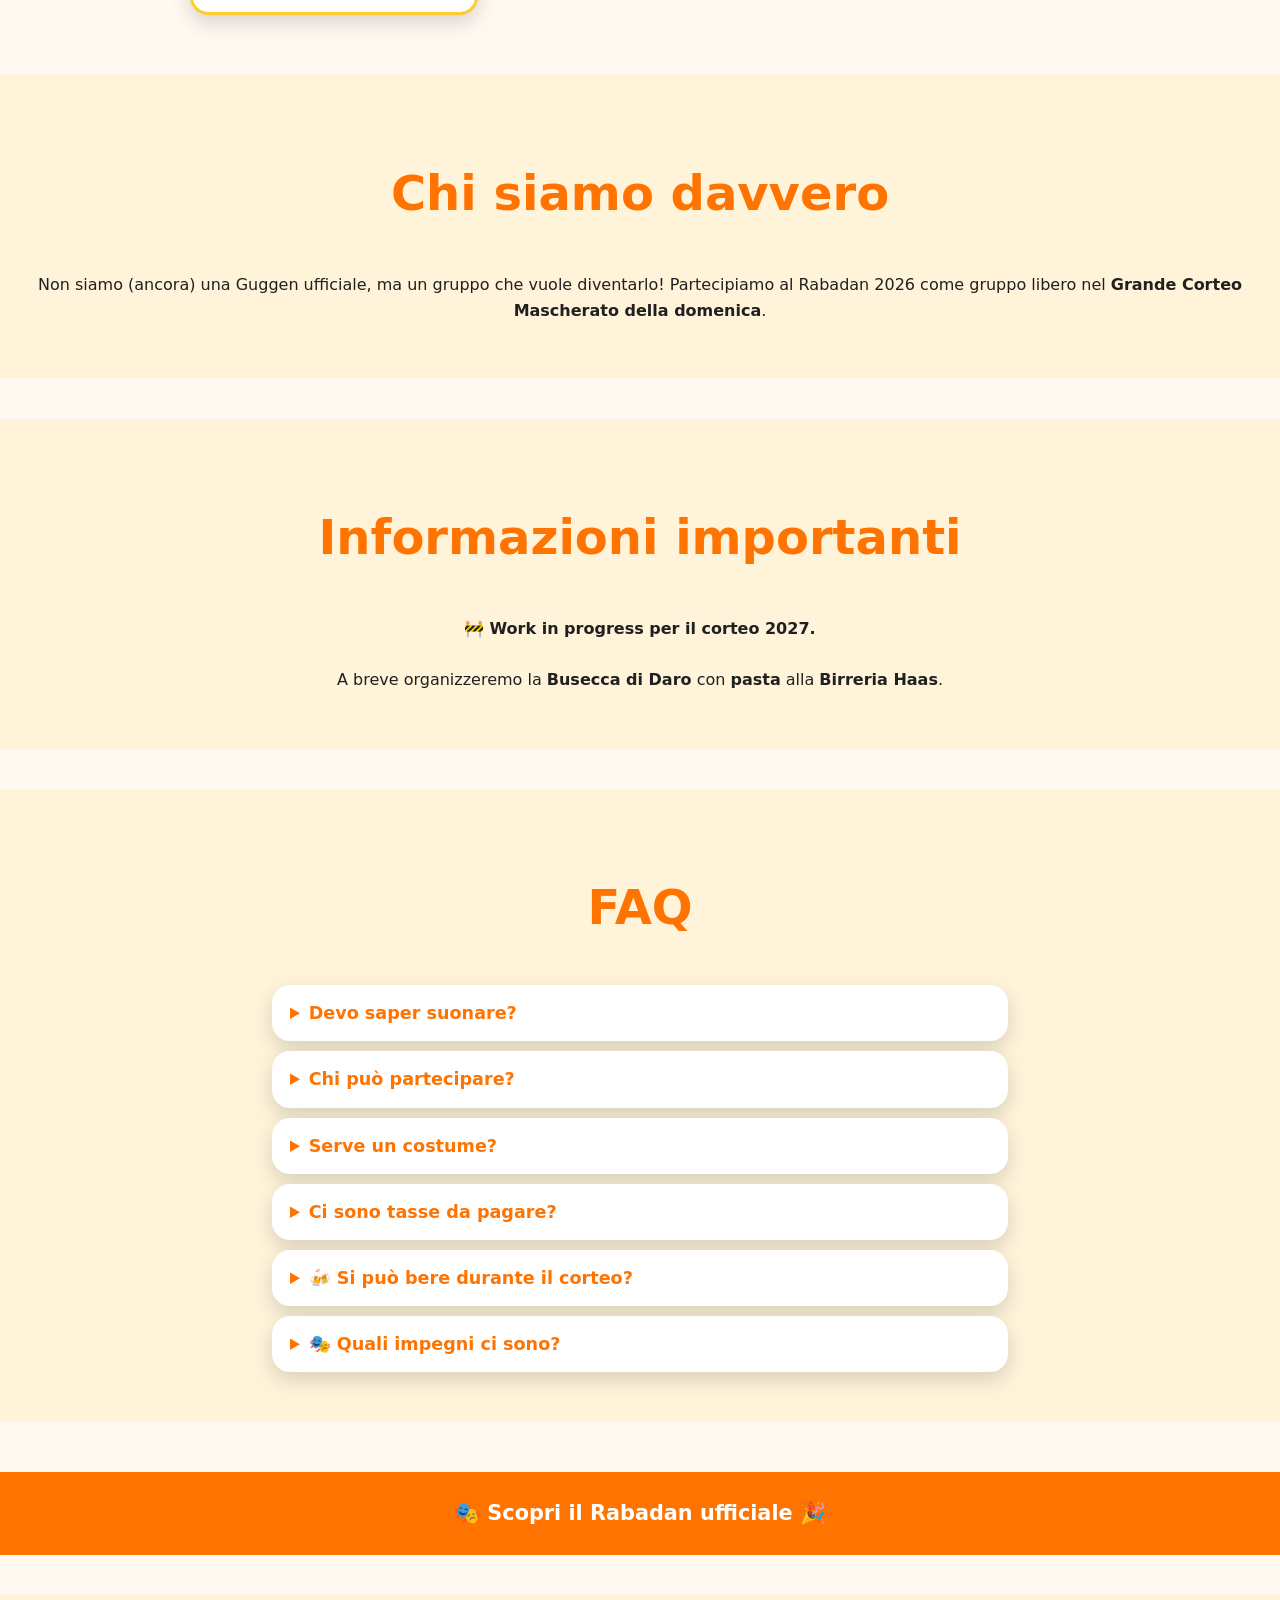
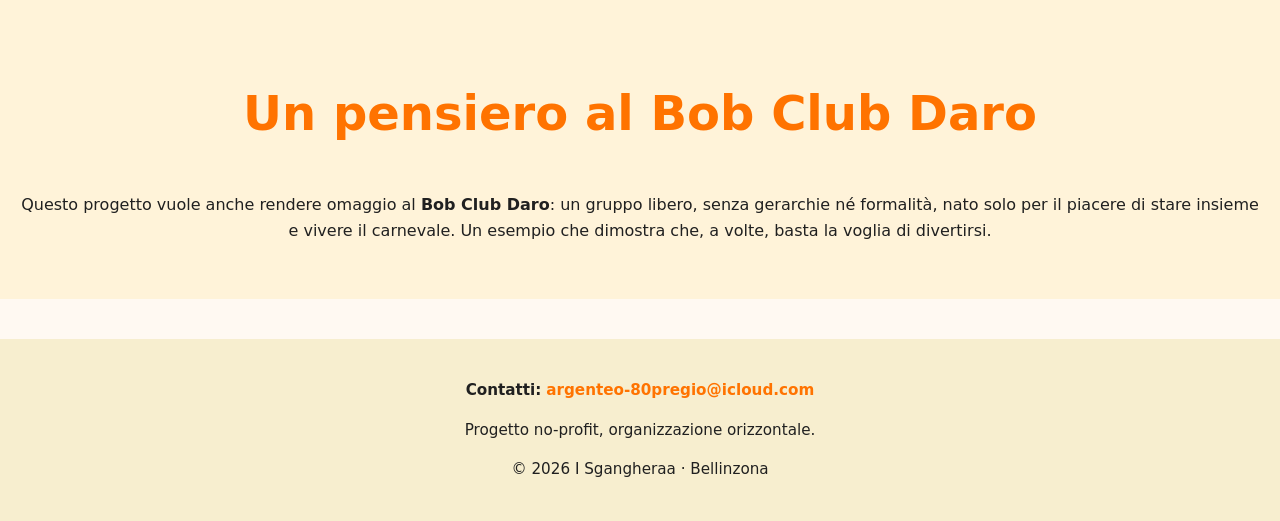
==== commit 08ec7bf0: "Update index.html Aggiunto bottone per pagina al corteo 2026" ====
--- a/index.html
+++ b/index.html
@@ -246,30 +246,9 @@
   <!-- COUNTDOWN -->
   <div id="countdown">⏳ Calcolo del tempo rimanente...</div>
   
-  <section class="media">
-    <h2>Rivivi il Corteo 2026</h2>
-  
-    <div class="corteo-box">
-      <p style="margin:0;">
-        🎺 <strong>Numero di partenza 2026: 54</strong><br>
-        <span style="font-size:0.95rem; opacity:0.85;">(dal programma ufficiale 2026)</span>
-      </p>
-      <div style="margin-top:14px;">
-        <a class="cta" href="2026_PROGRAMMA_CORTEO_DOMENICA.pdf" target="_blank" download>
-          📄 Programma corteo 2026 (PDF)
-        </a>
-      </div>
-    </div>
-  
-    <div class="video-wrap">
-      <iframe
-        src="https://www.youtube.com/embed/SsaZksAw9sc"
-        title="Corteo Rabadan 2026 – I Sgangheraa"
-        allow="accelerometer; autoplay; clipboard-write; encrypted-media; gyroscope; picture-in-picture; web-share"
-        allowfullscreen>
-      </iframe>
-    </div>
-  </section>
+  <a class="cta" href="corteo-2026.html">
+    🎬 Rivivi il Corteo 2026
+  </a>
 
   <!-- VALORI -->
   <section class="values">
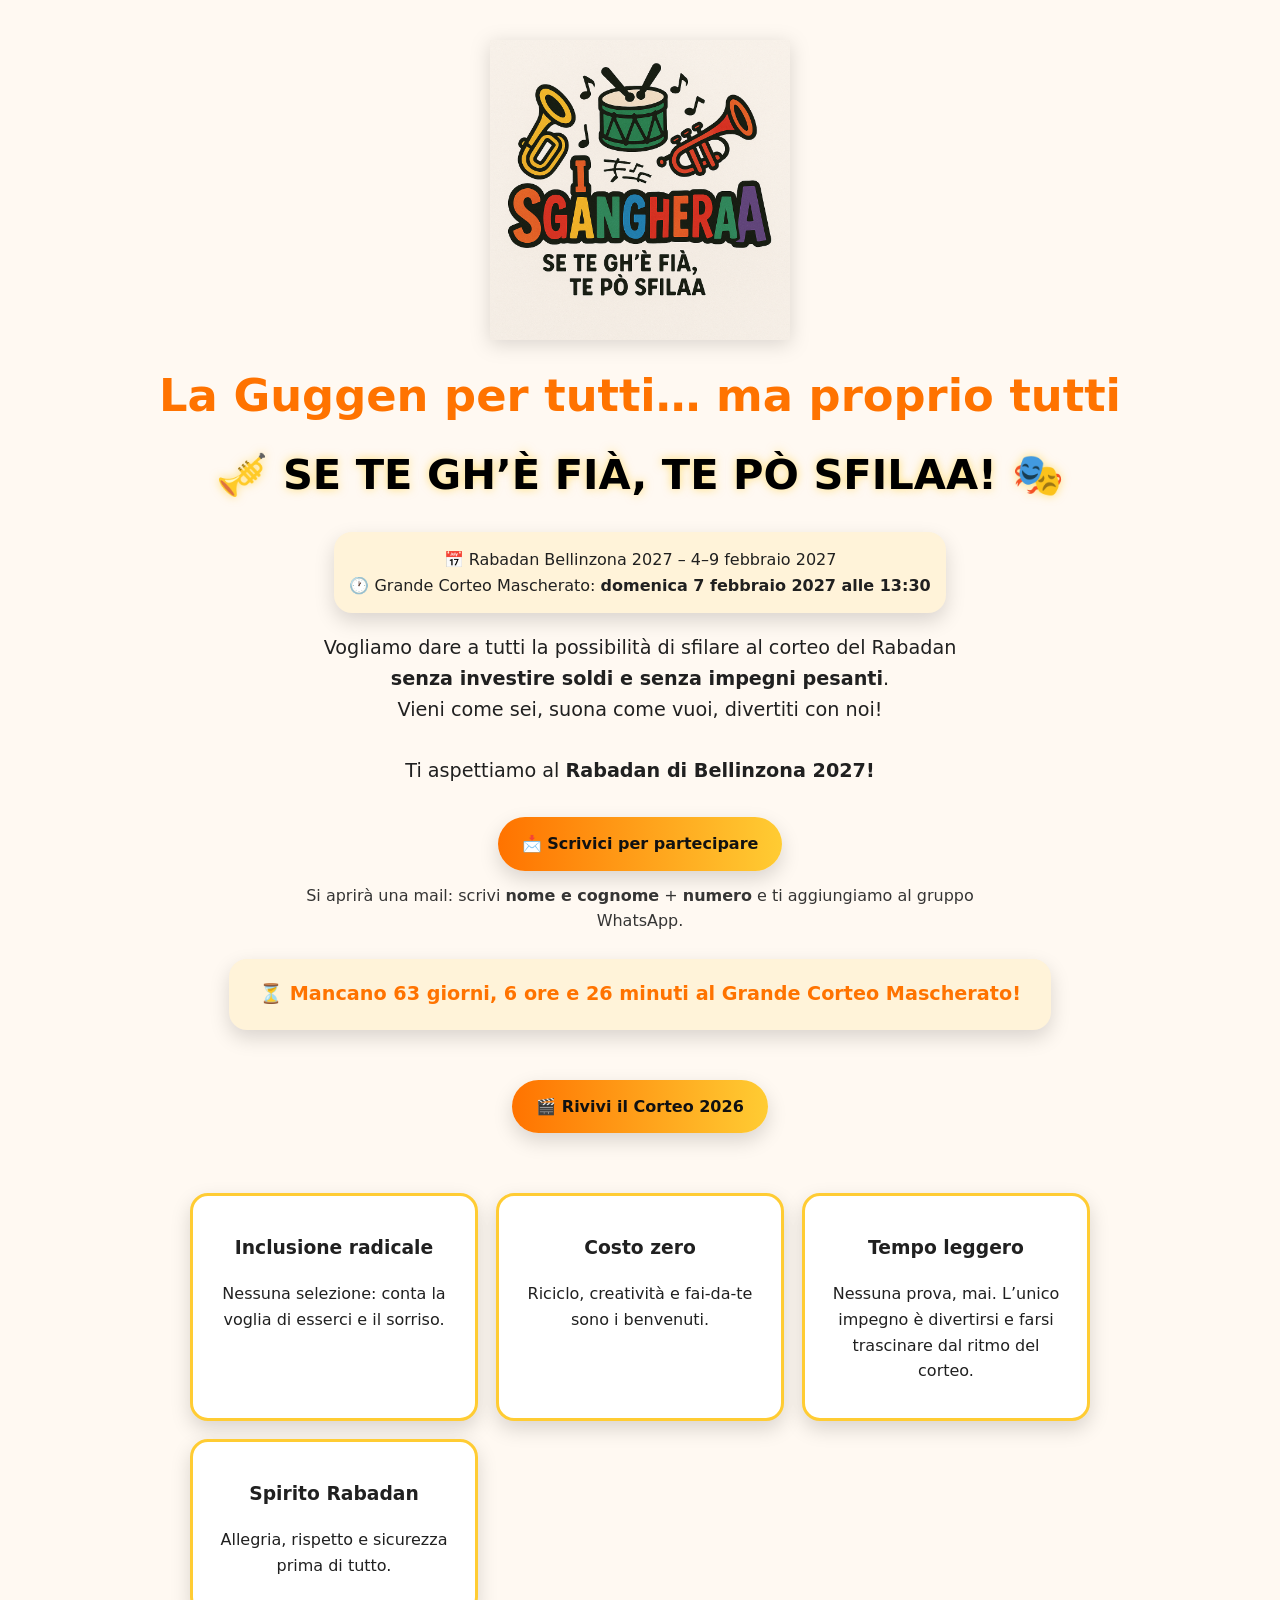
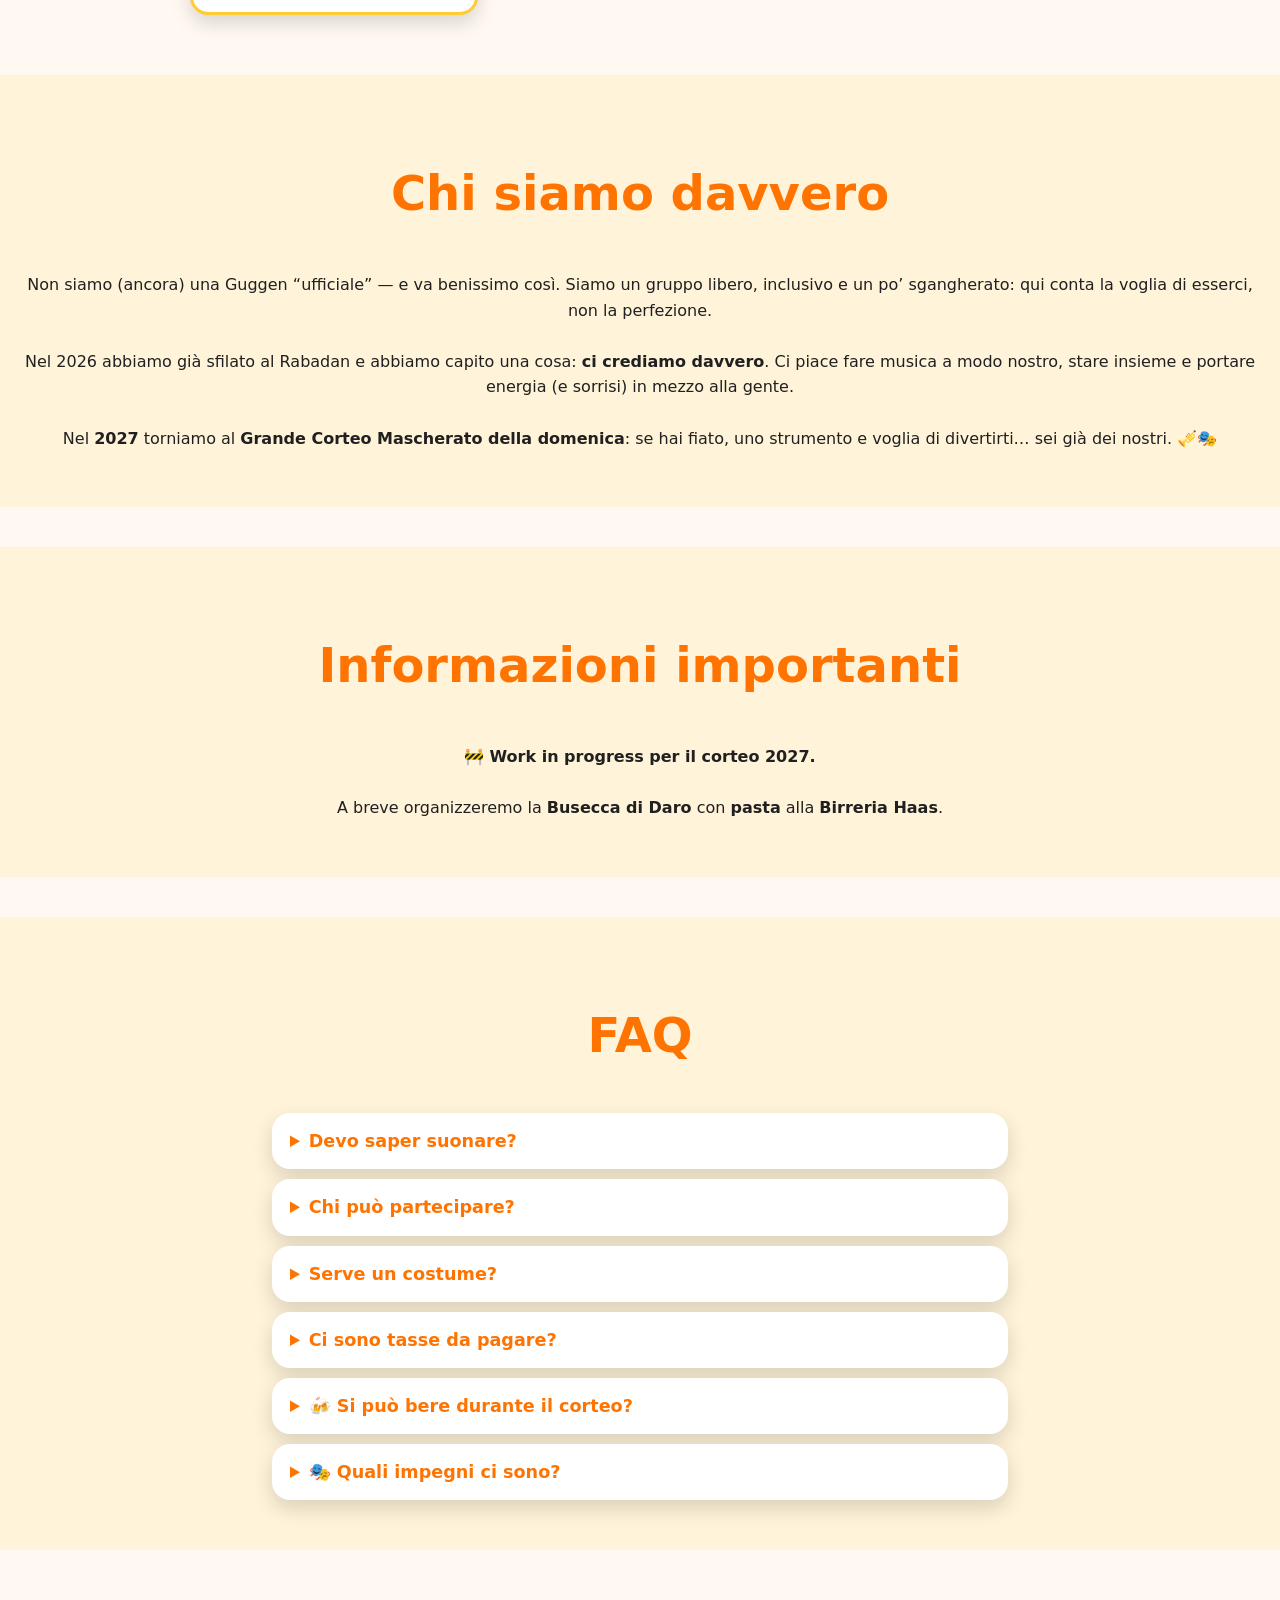
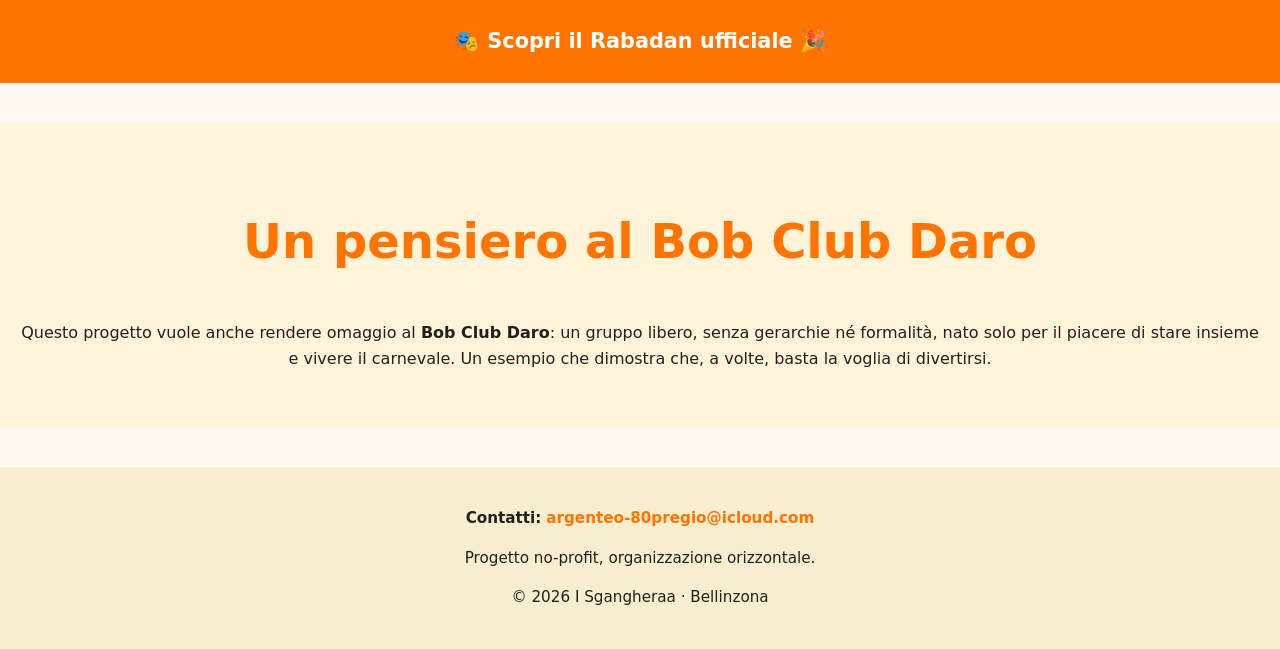
==== commit 37c567cf: "Update index.html Modificato chi siamo davvero" ====
--- a/index.html
+++ b/index.html
@@ -273,8 +273,16 @@
   <!-- CHI SIAMO DAVVERO -->
   <section class="about">
     <h2>Chi siamo davvero</h2>
-    <p>Non siamo (ancora) una Guggen ufficiale, ma un gruppo che vuole diventarlo!  
-    Partecipiamo al Rabadan 2026 come gruppo libero nel <strong>Grande Corteo Mascherato della domenica</strong>.</p>
+    <p>
+      Non siamo (ancora) una Guggen “ufficiale” — e va benissimo così. Siamo un gruppo libero, inclusivo e un po’ sgangherato:
+      qui conta la voglia di esserci, non la perfezione.
+      <br><br>
+      Nel 2026 abbiamo già sfilato al Rabadan e abbiamo capito una cosa: <strong>ci crediamo davvero</strong>.
+      Ci piace fare musica a modo nostro, stare insieme e portare energia (e sorrisi) in mezzo alla gente.
+      <br><br>
+      Nel <strong>2027</strong> torniamo al <strong>Grande Corteo Mascherato della domenica</strong>: se hai fiato, uno strumento e voglia di divertirti…
+      sei già dei nostri. 🎺🎭
+    </p>
   </section>
 
   <!-- INFORMAZIONI IMPORTANTI -->
